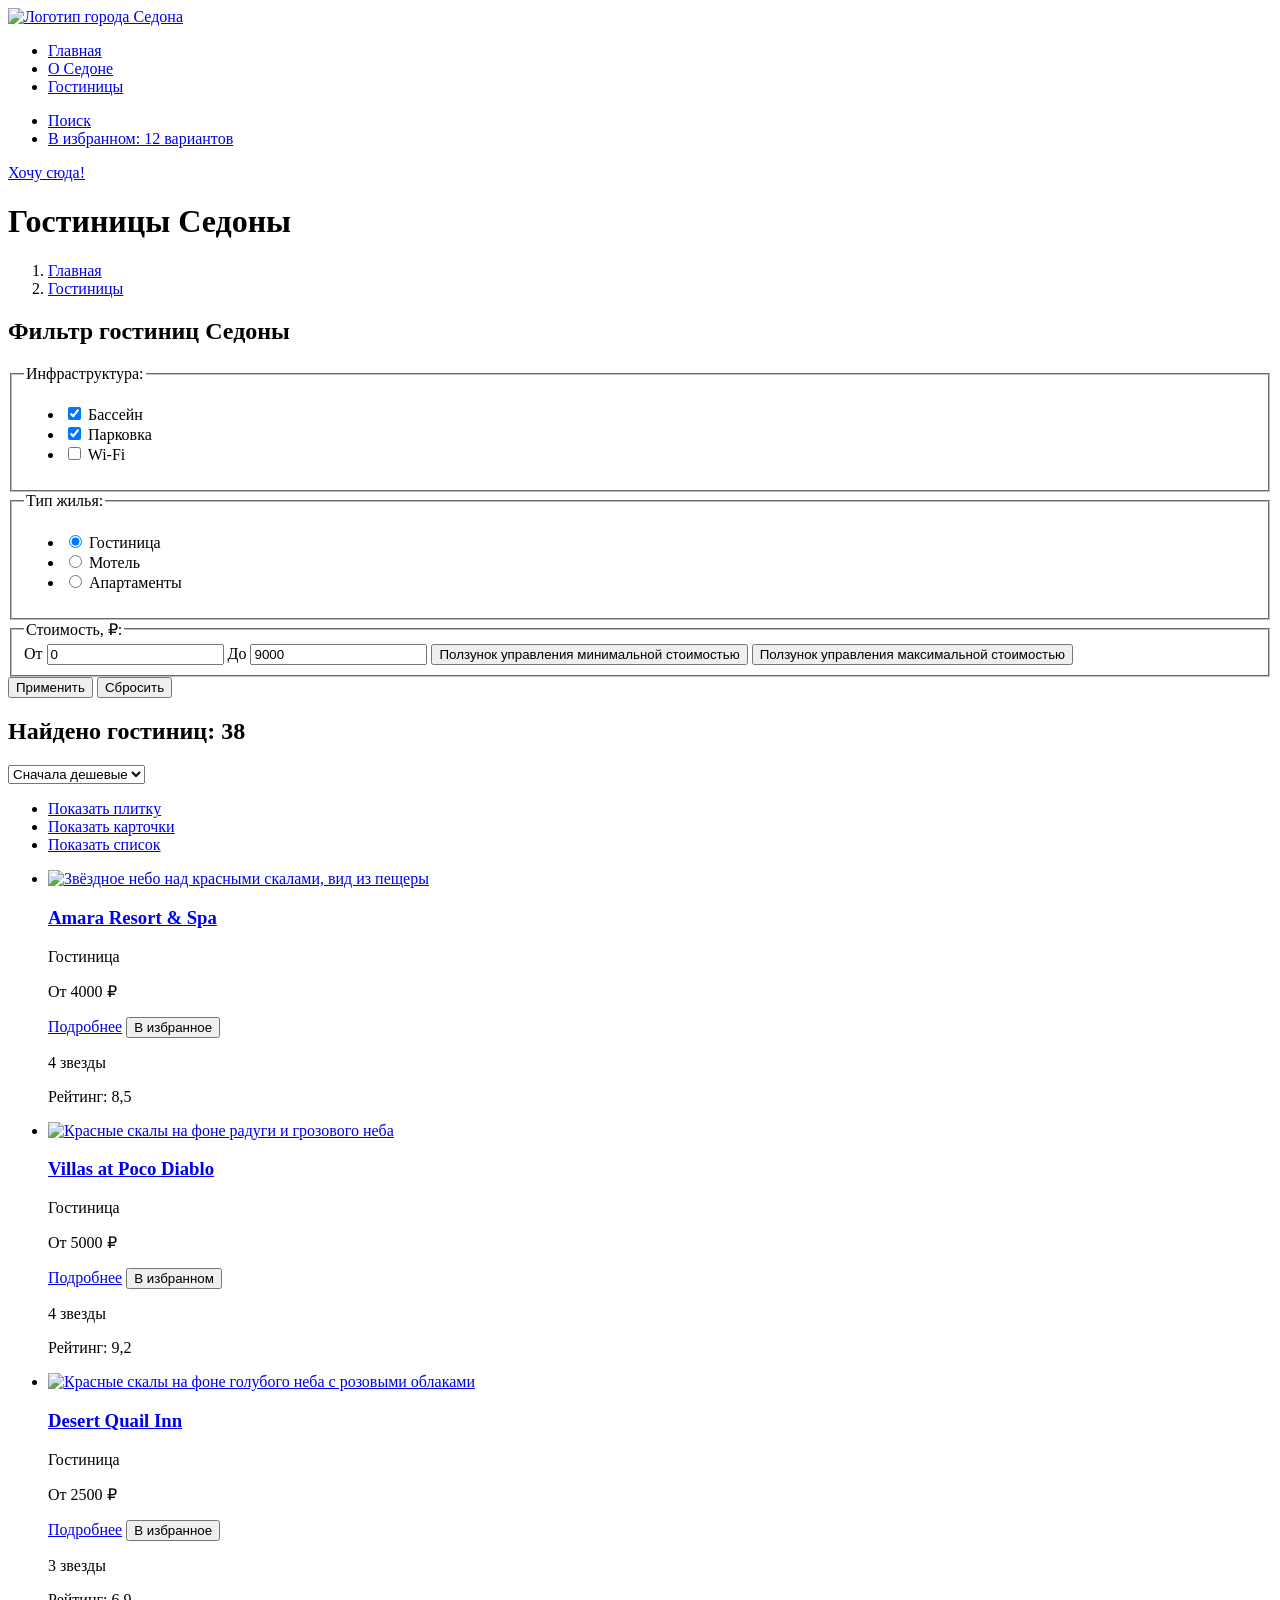
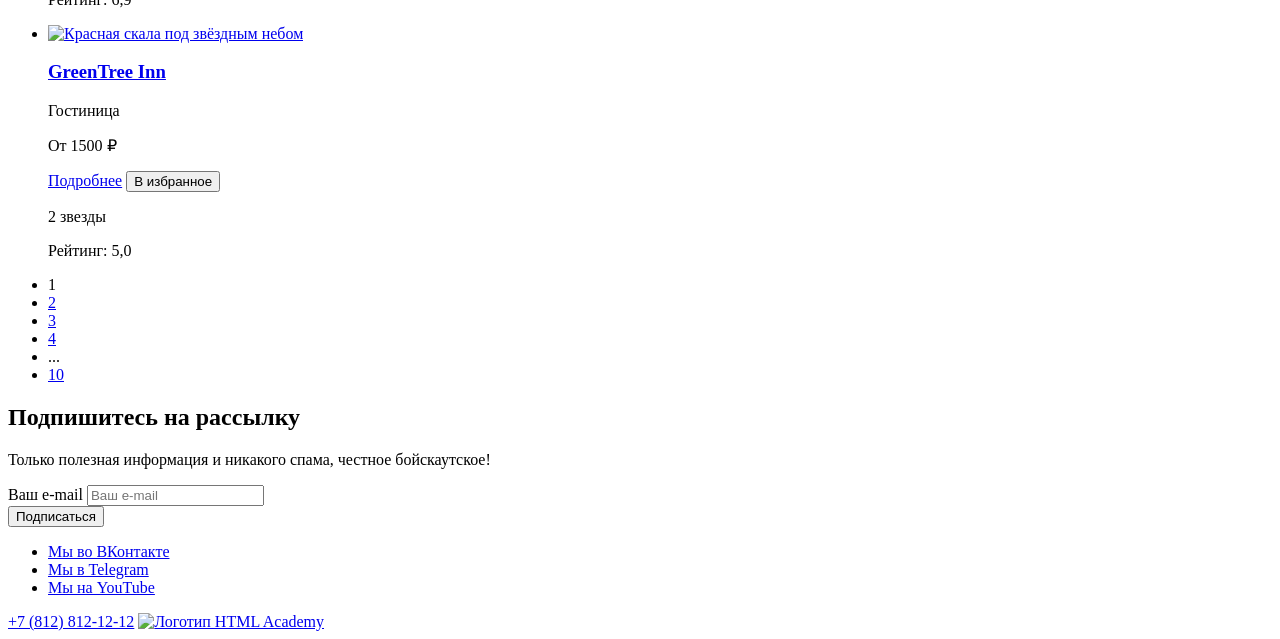
==== catalog.html @ 21cb5750 "Вносит изменения согласно замечаниям наставника" ====
<!DOCTYPE html>
<html lang="ru">

  <head>
    <meta charset="utf-8">
    <title>HTML Academy: Каталог гостиниц Седоны</title>
  </head>

  <body>
    <header class="page-header" data-test="header">
      <a class="header-logo" href="index.html">
        <img class="page-header-logo" src="#" alt="Логотип города Седона">
      </a>
      <nav class="navigation">
        <ul class="navigation-list">
          <li class="navigation-item">
            <a class="navigation-link" href="index.html">Главная</a>
          </li>
          <li class="navigation-item">
            <a class="navigation-link" href="#">О Седоне</a>
          </li>
          <li class="navigation-item">
            <a class="navigation-link" href="catalog.html" aria-current="page">Гостиницы</a>
          </li>
        </ul>
        <ul class="navigation-user">
          <li class="navigation-user-item">
            <a class="navigation-user-link navigation-user-link-search" href="#">
              <span class="visually-hidden">Поиск</span>
            </a>
          </li>
          <li class="navigation-user-item">
            <a class="navigation-user-link navigation-user-link-favorites" href="#">
              <span class="visually-hidden">В избранном:</span>
              <span class="favorites-badge">12</span>
              <span class="visually-hidden">вариантов</span>
            </a>
          </li>
        </ul>
      </nav>
      <a class="header-button" href="#">Хочу сюда!</a>
    </header>

    <main class="main-content" data-test="main">
      <header class="content-header">
        <h1 class="content-header-title">Гостиницы Седоны</h1>
        <ol class="breadcrumbs">
          <li class="breadcrumbs-item">
            <a class="breadcrumbs-link breadcrumbs-home-link" href="index.html">
              <span class="visually-hidden">Главная</span>
            </a>
          </li>
          <li class="breadcrumbs-item">
            <a class="breadcrumbs-link" href="#" aria-current="page">Гостиницы</a>
          </li>
        </ol>
      </header>
      <section class="hotels-filter" data-test="filter">
        <h2 class="visually-hidden">Фильтр гостиниц Седоны</h2>
        <form class="hotels-filter-form" action="https://echo.htmlacademy.ru/" method="get">
          <fieldset class="hotels-filter-group">
            <legend class="hotels-filter-group-title">Инфраструктура:</legend>
            <ul class="hotels-filter-list">
              <li class="hotels-filter-item">
                <label class="control" for="pool">
                  <input class="control-input" type="checkbox" id="pool" name="pool" checked>
                  Бассейн
                </label>
              </li>
              <li class="hotels-filter-item">
                <label class="control" for="parking">
                  <input class="control-input" type="checkbox" id="parking" name="parking" checked>
                  Парковка
                </label>     
              </li>
              <li class="hotels-filter-item">
                <label class="control" for="wifi">
                  <input class="control-input" type="checkbox" id="wifi" name="wifi">
                  Wi-Fi
                </label>
              </li>
            </ul>
          </fieldset>
          <fieldset class="hotels-filter-group">
            <legend class="hotels-filter-group-title">Тип жилья:</legend>
            <ul class="hotels-filter-list">
              <li class="hotels-filter-item">
                <label class="control" for="hotel">
                  <input class="control-input" type="radio" id="hotel" name="lodging-type" value="hotel" checked>
                  Гостиница
                </label>       
              </li>
              <li class="hotels-filter-item">
                <label class="control" for="motel">
                  <input class="control-input" type="radio" id="motel" name="lodging-type" value="motel">
                  Мотель
                </label>
              </li>
              <li class="hotels-filter-item">
                <label class="control" for="apartments">
                  <input class="control-input" type="radio" id="apartments" name="lodging-type" value="apartments">
                  Апартаменты
                </label>
              </li>
            </ul>
          </fieldset>
          <fieldset class="hotels-filter-group">
            <legend class="hotels-filter-group-title">Стоимость, ₽:</legend>
            <!-- Вернуться к этому элементу после изучения 8 темы -->
            <label class="hotels-filter-range-control" for="min-price">От
              <input type="number" id="min-price" name="min-price" value="0" min="0">
            </label>
            <label class="hotels-filter-range-control" for="max-price">До
              <input type="number" id="max-price" name="max-price" value="9000" min="1">
            </label>
            <button class="price-range-toggle price-range-toggle-min" type="button">
              <span class="visually-hidden">Ползунок управления минимальной стоимостью</span>
            </button>
            <button class="price-range-toggle price-range-toggle-max" type="button">
              <span class="visually-hidden">Ползунок управления максимальной стоимостью</span>
            </button>
          </fieldset>
          <button class="hotels-filter-apply-button" type="submit">Применить</button>
          <button class="hotels-filter-reset-button" type="reset">Сбросить</button>
        </form>
      </section>
      <section class="hotels-catalog" data-test="catalog">
        <h2 class="hotels-catalog-title">Найдено гостиниц: 38</h2>
        <select class="select-control" aria-label="Сортировка">
          <option value="popular">Популярные</option>
          <option value="cheap" selected>Сначала дешевые</option>
          <option value="expensive">Сначала дорогие</option>
          <option value="rating">Высокий рейтинг</option>
        </select>
        <ul class="view-buttons">
          <li class="view-button-title">
            <a class="view-button-tile" href="catalog.html?view=tile" aria-current="page">
              <span class="visually-hidden">Показать плитку</span>
            </a>
          </li>
          <li class="view-button-title">
            <a class="view-button-card" href="catalog.html?view=card">
              <span class="visually-hidden">Показать карточки</span>
            </a>
          </li>
          <li class="view-button-title">
            <a class="view-button-list" href="catalog.html?view=list">
              <span class="visually-hidden">Показать список</span>
            </a>
          </li>
        </ul>
        <ul class="hotels-catalog-list">
          <li class="hotel-card">
            <a class="hotel-card-image-link" href="#">
              <img class="hotel-card-image" src="#" alt="Звёздное небо над красными скалами, вид из пещеры">
            </a>
            <h3 class="hotel-card-title">
              <a class="hotel-card-title-link" href="#">Amara Resort & Spa</a>
            </h3>
            <p class="hotel-card-type">Гостиница</p>
            <p class="hotel-card-price">От 4000 ₽</p>
            <a class="hotel-card-details-button" href="#">Подробнее</a>
            <button class="hotel-card-favorite-button" type="button">В избранное</button>
            <p class="hotel-card-stars hotel-stars-4">
              <span class="visually-hidden">4 звезды</span>
            </p>
            <p class="hotel-card-rating-value">Рейтинг: 8,5</p>
          </li>
          <li class="hotel-card">
            <a class="hotel-card-image-link" href="#">
              <img class="hotel-card-image" src="#" alt="Красные скалы на фоне радуги и грозового неба">
            </a>
            <h3 class="hotel-card-title">
              <a class="hotel-card-title-link" href="#">Villas at Poco Diablo</a>
            </h3>
            <p class="hotel-card-type">Гостиница</p>
            <p class="hotel-card-price">От 5000 ₽</p>
            <a class="hotel-card-details-button" href="#">Подробнее</a>
            <button class="hotel-card-favorite-button favorite-button-active" type="button">В избранном</button>
            <p class="hotel-card-stars hotel-stars-4">
              <span class="visually-hidden">4 звезды</span>
            </p>
            <p class="hotel-card-rating-value">Рейтинг: 9,2</p>
          </li>
          <li class="hotel-card">
            <a class="hotel-card-image-link" href="#">
              <img class="hotel-card-image" src="#" alt="Красные скалы на фоне голубого неба с розовыми облаками">
            </a>
            <h3 class="hotel-card-title">
              <a class="hotel-card-title-link" href="#">Desert Quail Inn</a>
            </h3>
            <p class="hotel-card-type">Гостиница</p>
            <p class="hotel-card-price">От 2500 ₽</p>
            <a class="hotel-card-details-button" href="#">Подробнее</a>
            <button class="hotel-card-favorite-button" type="button">В избранное</button>
            <p class="hotel-card-stars hotel-stars-3">
              <span class="visually-hidden">3 звезды</span>
            </p>
            <p class="hotel-card-rating-value">Рейтинг: 6,9</p>
          </li>
          <li class="hotel-card">
            <a class="hotel-card-image-link" href="#">
              <img class="hotel-card-image" src="#" alt="Красная скала под звёздным небом">
            </a>
            <h3 class="hotel-card-title">
              <a class="hotel-card-title-link" href="#">GreenTree Inn</a>
            </h3>
            <p class="hotel-card-type">Гостиница</p>
            <p class="hotel-card-price">От 1500 ₽</p>
            <a class="hotel-card-details-button" href="#">Подробнее</a>
            <button class="hotel-card-favorite-button" type="button">В избранное</button>
            <p class="hotel-card-stars hotel-stars-2">
              <span class="visually-hidden">2 звезды</span>
            </p>
            <p class="hotel-card-rating-value">Рейтинг: 5,0</p>
          </li>
        </ul>
        <ul class="pagination">
          <li class="pagination-item">
            <span class="pagination-link" aria-current="page">1</span>
          </li>
          <li class="pagination-item">
            <a class="pagination-link" href="#">2</a>
          </li>
          <li class="pagination-item">
            <a class="pagination-link" href="#">3</a>
          </li>
          <li class="pagination-item">
            <a class="pagination-link" href="#">4</a>
          </li>
          <li class="pagination-item">
            <span class="pagination-ellipsis" aria-hidden="true">...</span>
          </li>
          <li class="pagination-item">
            <a class="pagination-link" href="#">10</a>
          </li>
        </ul>
      </section>
      <section class="subscribe" data-test="subscribe">
        <h2 class="subscribe-title">Подпишитесь на рассылку</h2>
        <p class="subscribe-description">Только полезная информация и никакого спама, честное бойскаутское!</p>
        <form class="subscribe-form" action="https://echo.htmlacademy.ru/" method="post">
          <div class="subscribe-field-wrapper">
            <label class="visually-hidden" for="user-email">Ваш e-mail</label>
            <input class="subscribe-field" type="email" name="user-email" id="user-email" placeholder="Ваш e-mail"
              required>
          </div>
          <button class="subscribe-button" type="submit">Подписаться</button>
        </form>
      </section>
    </main>

    <footer class="page-footer" data-test="footer">
      <ul class="page-footer-socials-list">
        <li class="page-footer-socials-item">
          <a class="page-footer-socials-link" href="https://vk.com/htmlacademy">
            <span class="visually-hidden">Мы во ВКонтакте</span>
          </a>
        </li>
        <li class="page-footer-socials-item">
          <a class="page-footer-socials-link" href="https://t.me/htmlacademy">
            <span class="visually-hidden">Мы в Telegram</span>
          </a>
        </li>
        <li class="page-footer-socials-item">
          <a class="page-footer-socials-link" href="https://www.youtube.com/user/htmlacademyru">
            <span class="visually-hidden">Мы на YouTube</span>
          </a>
        </li>
      </ul>
      <a class="page-footer-phone" href="tel:+78128121212">+7 (812) 812-12-12</a>
      <a class="page-footer-copyright" href="https://htmlacademy.ru/intensive/htmlcss">
        <img class="page-footer-copyright-logo" src="#" alt="Логотип HTML Academy">
      </a>
    </footer>
  </body>

</html>
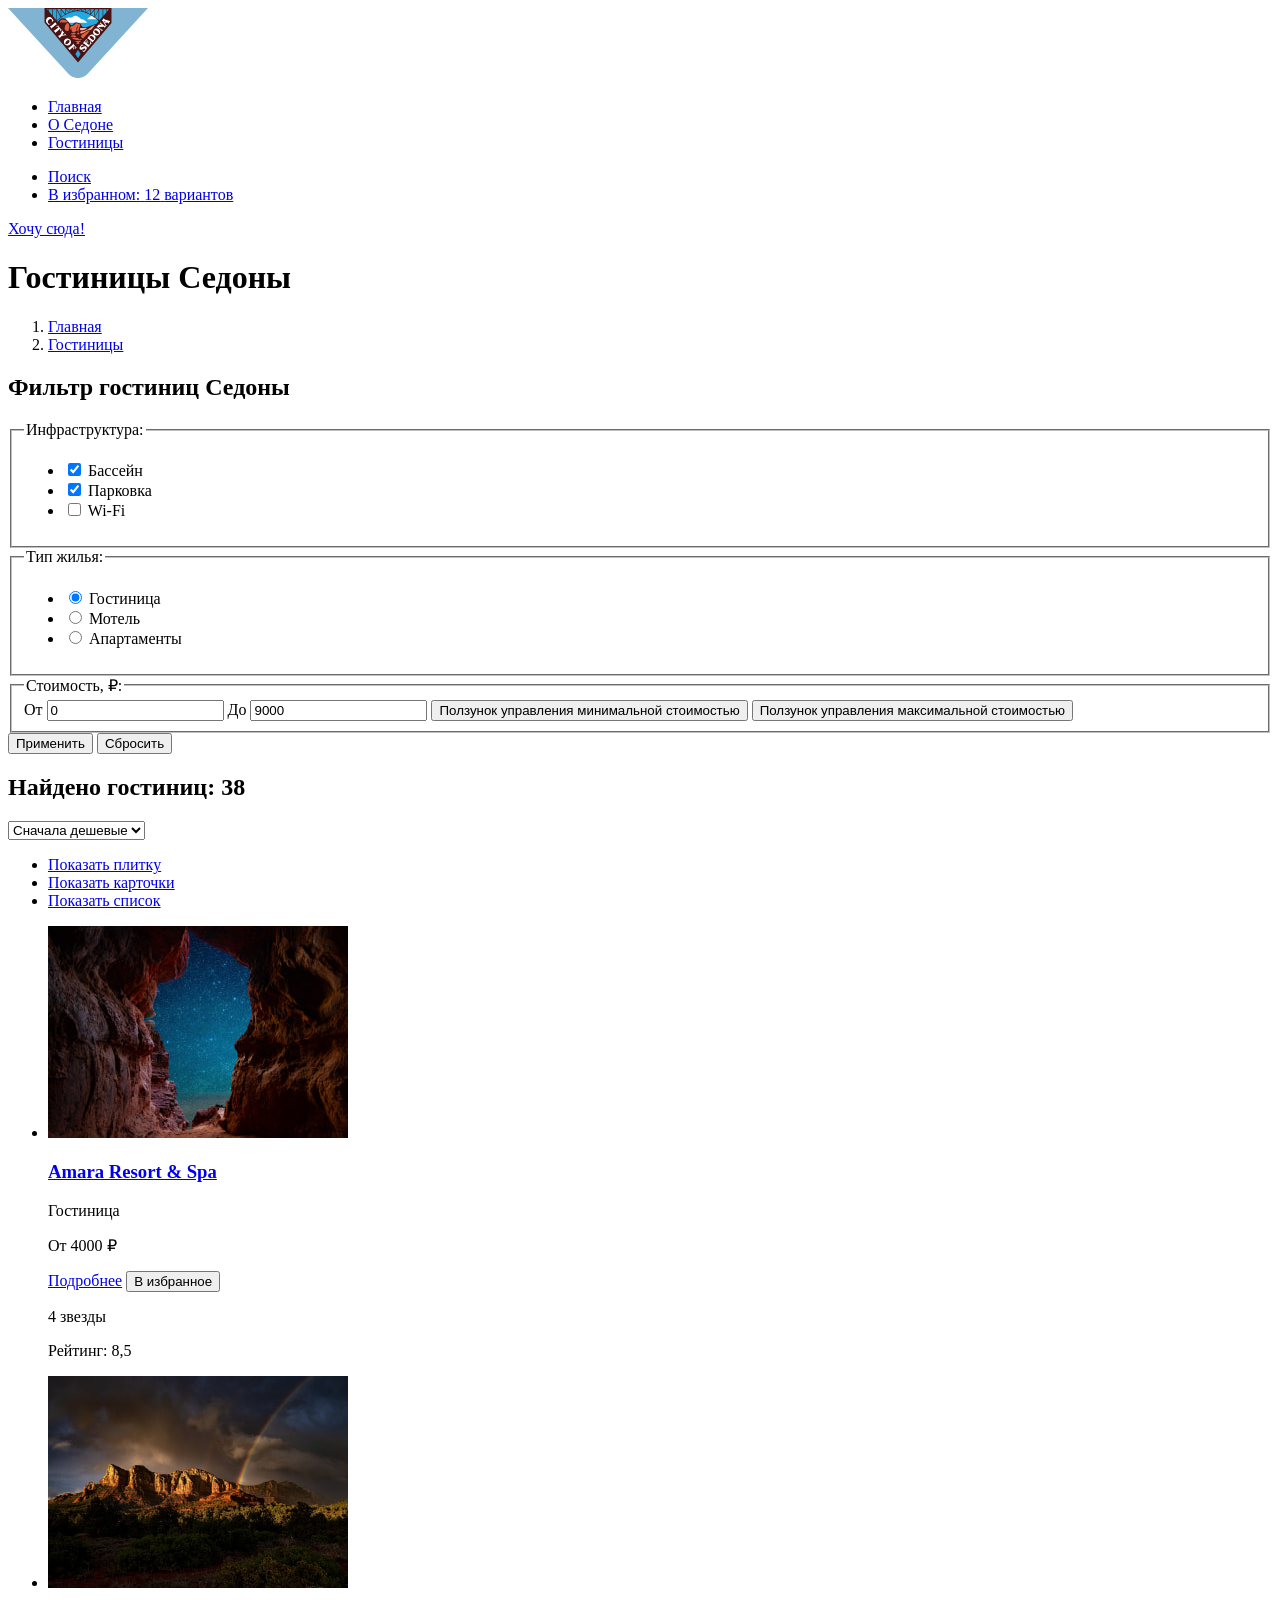
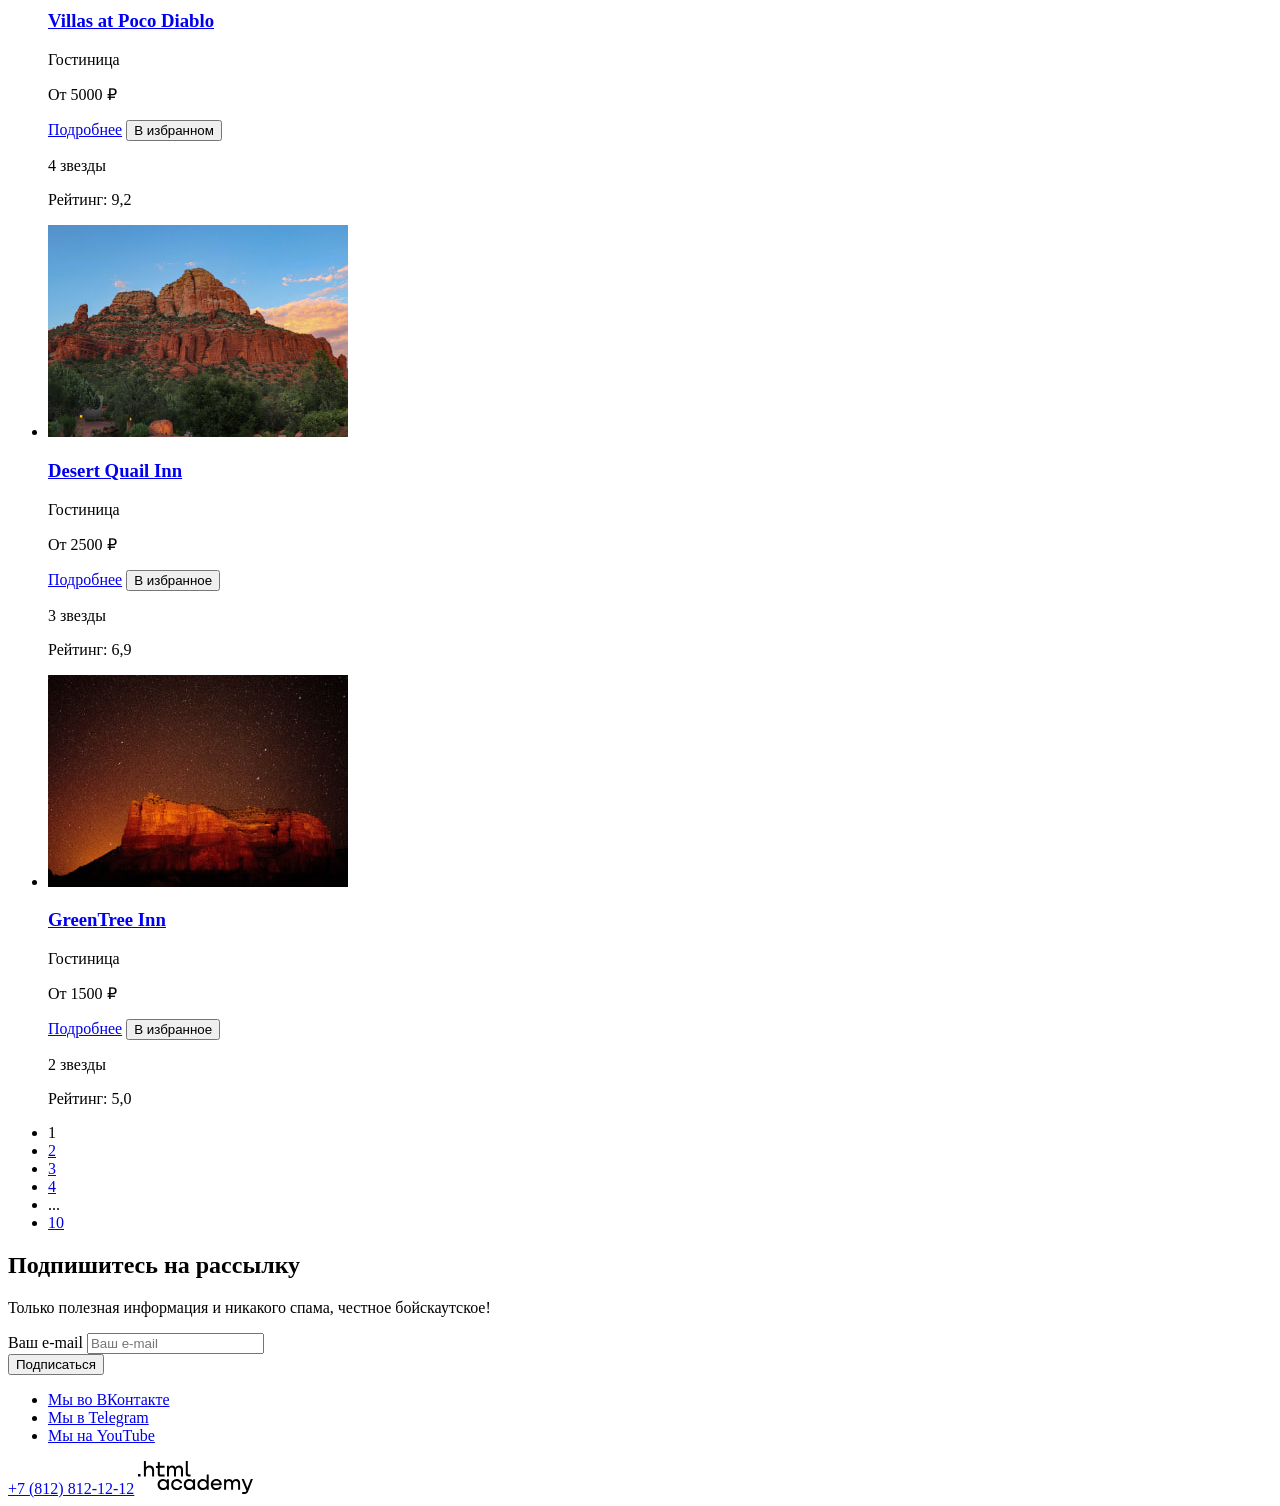
==== commit c9680c71: "Добавляет контентные изображения и изменяет альтернативные названия у гостиниц" ====
--- a/catalog.html
+++ b/catalog.html
@@ -9,7 +9,7 @@
   <body>
     <header class="page-header" data-test="header">
       <a class="header-logo" href="index.html">
-        <img class="page-header-logo" src="#" alt="Логотип города Седона">
+        <img class="page-header-logo" src="images/sedona-logo.svg" width="140" height="70" alt="Логотип города Седона">
       </a>
       <nav class="navigation">
         <ul class="navigation-list">
@@ -152,7 +152,8 @@
         <ul class="hotels-catalog-list">
           <li class="hotel-card">
             <a class="hotel-card-image-link" href="#">
-              <img class="hotel-card-image" src="#" alt="Звёздное небо над красными скалами, вид из пещеры">
+              <img class="hotel-card-image" src="images/hotels/amara-resort-spa.jpg" width="300" height="212"
+                alt="Синее звёздное небо над красными скалами, вид из пещеры">
             </a>
             <h3 class="hotel-card-title">
               <a class="hotel-card-title-link" href="#">Amara Resort & Spa</a>
@@ -168,7 +169,8 @@
           </li>
           <li class="hotel-card">
             <a class="hotel-card-image-link" href="#">
-              <img class="hotel-card-image" src="#" alt="Красные скалы на фоне радуги и грозового неба">
+              <img class="hotel-card-image" src="images/hotels/villas-at-poco-diablo.jpg" width="300" height="212"
+                alt="Солнечный свет освещает красные скалы на фоне радуги и грозового неба">
             </a>
             <h3 class="hotel-card-title">
               <a class="hotel-card-title-link" href="#">Villas at Poco Diablo</a>
@@ -184,7 +186,8 @@
           </li>
           <li class="hotel-card">
             <a class="hotel-card-image-link" href="#">
-              <img class="hotel-card-image" src="#" alt="Красные скалы на фоне голубого неба с розовыми облаками">
+              <img class="hotel-card-image" src="images/hotels/desert-quail-inn.jpg" width="300" height="212"
+                alt="Красные скалы с редкой растительностью на фоне голубого неба и розовых облаков">
             </a>
             <h3 class="hotel-card-title">
               <a class="hotel-card-title-link" href="#">Desert Quail Inn</a>
@@ -200,7 +203,8 @@
           </li>
           <li class="hotel-card">
             <a class="hotel-card-image-link" href="#">
-              <img class="hotel-card-image" src="#" alt="Красная скала под звёздным небом">
+              <img class="hotel-card-image" src="images/hotels/greentree-inn.jpg" width="300" height="212"
+                alt="Красная скала под чёрным звёздным небом в оранжевом свете">
             </a>
             <h3 class="hotel-card-title">
               <a class="hotel-card-title-link" href="#">GreenTree Inn</a>
@@ -270,7 +274,7 @@
       </ul>
       <a class="page-footer-phone" href="tel:+78128121212">+7 (812) 812-12-12</a>
       <a class="page-footer-copyright" href="https://htmlacademy.ru/intensive/htmlcss">
-        <img class="page-footer-copyright-logo" src="#" alt="Логотип HTML Academy">
+        <img class="page-footer-copyright-logo" src="images/htmlacademy-logo.svg" alt="Логотип HTML Academy">
       </a>
     </footer>
   </body>
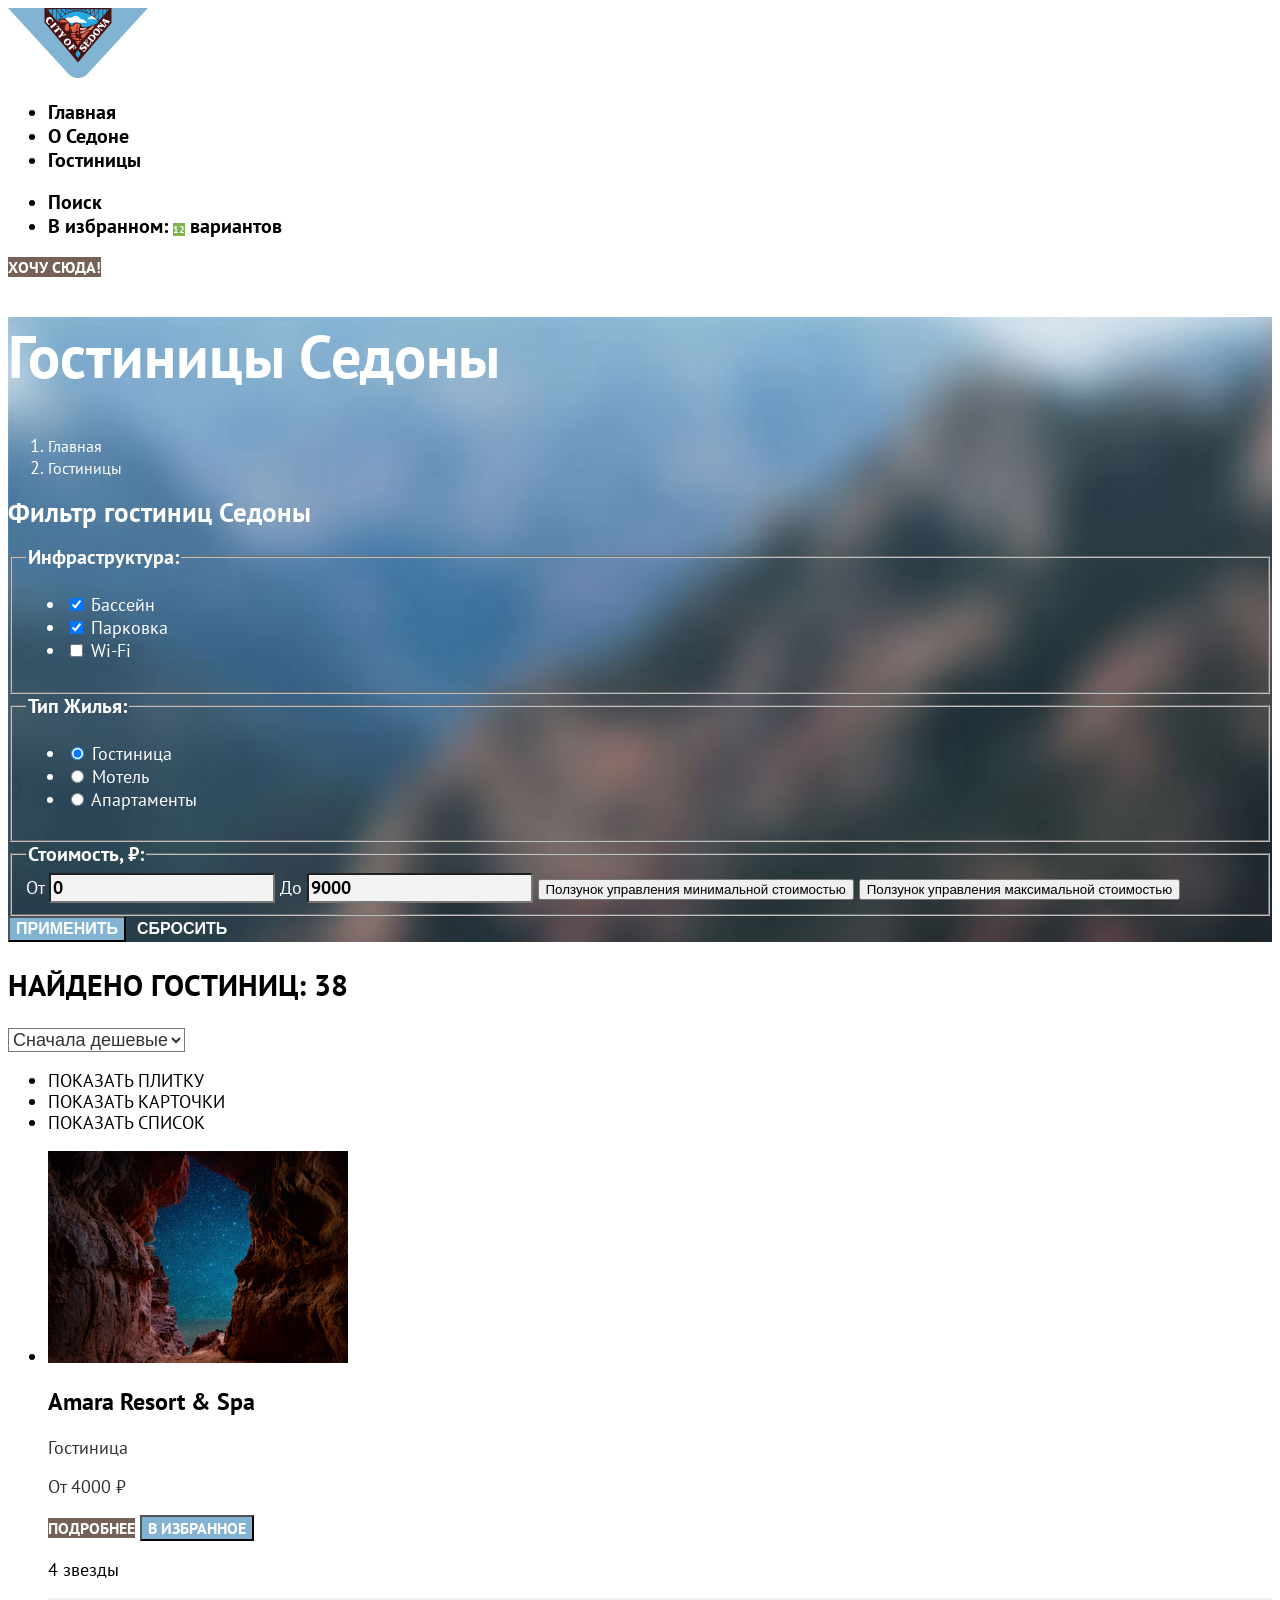
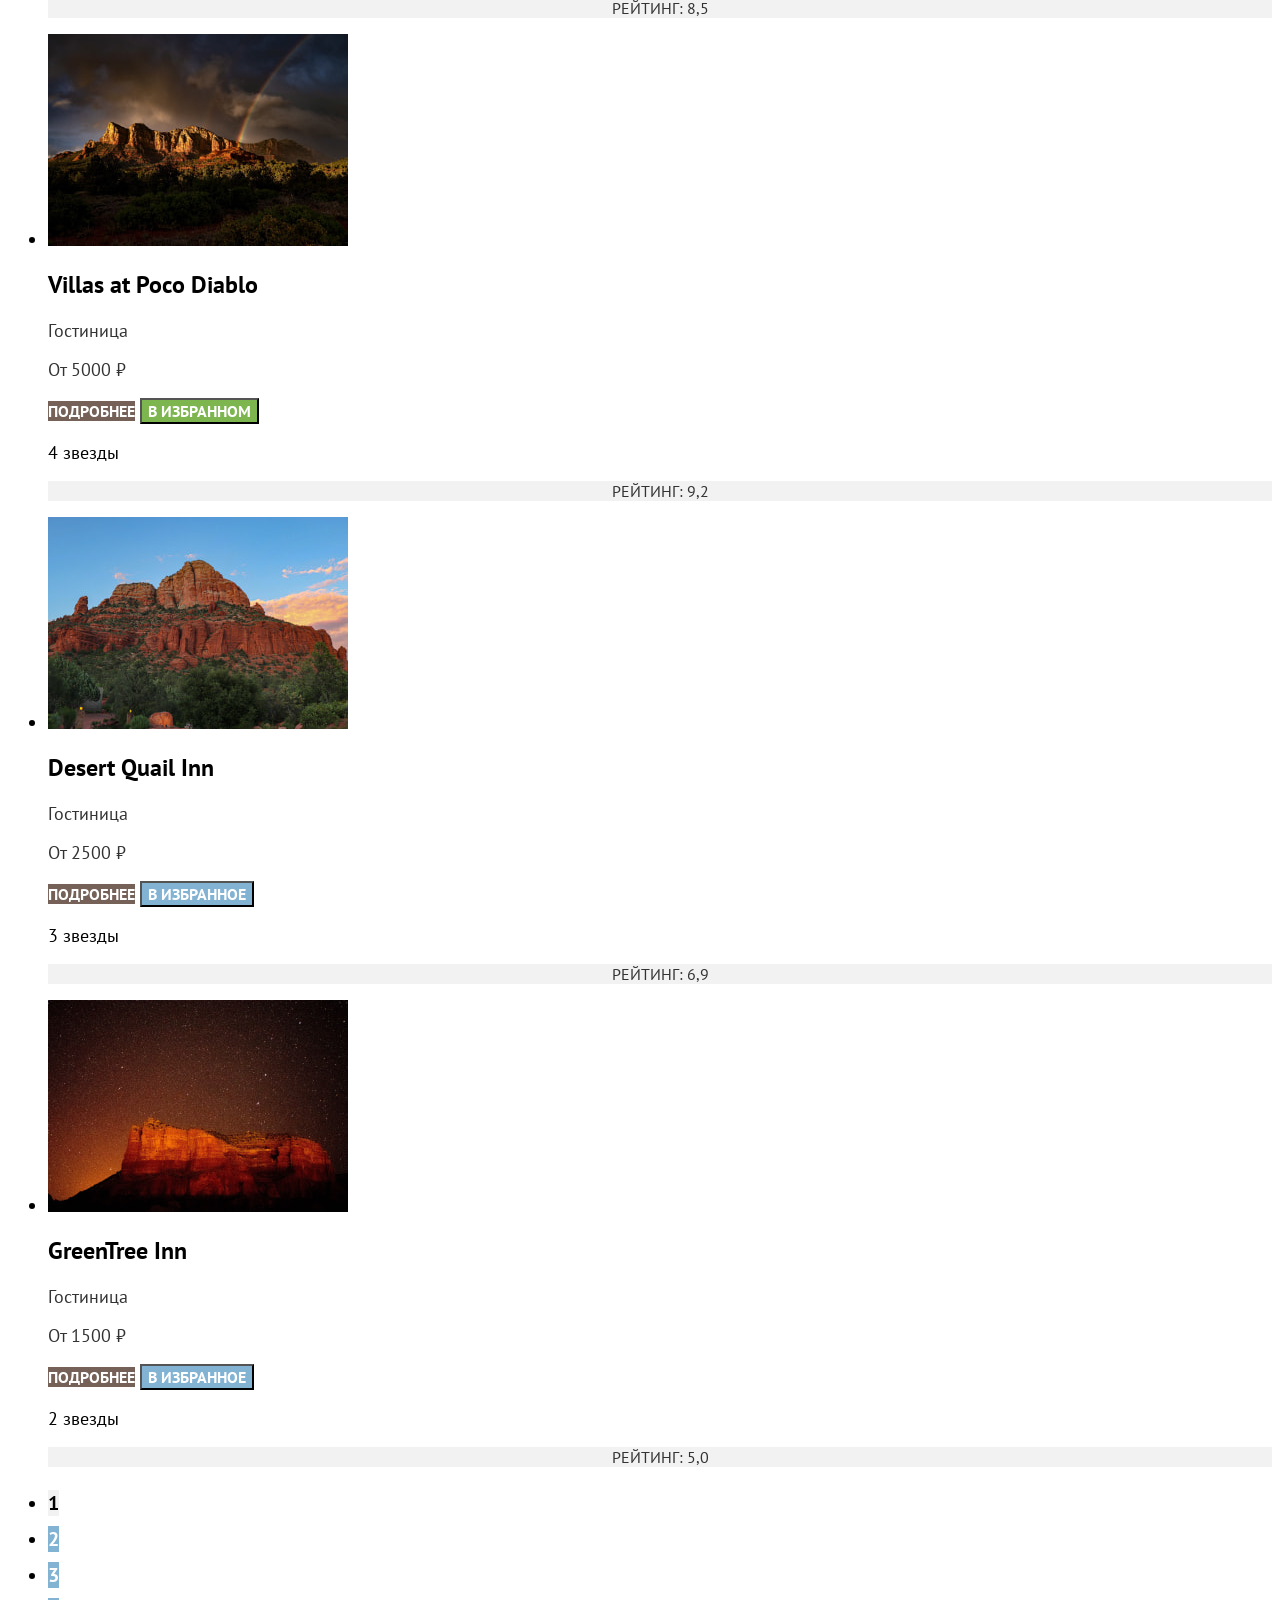
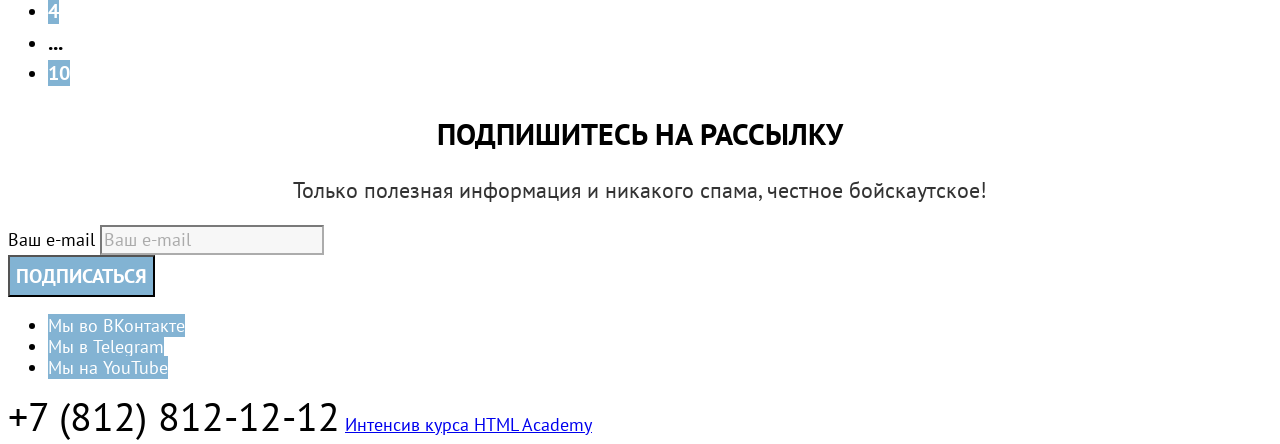
==== commit 13513b2b: "Вносит изменения на главную страницу и каталог, а так же добавляет декоративные изображения в папку " ====
--- a/catalog.html
+++ b/catalog.html
@@ -4,12 +4,14 @@
   <head>
     <meta charset="utf-8">
     <title>HTML Academy: Каталог гостиниц Седоны</title>
+    <link rel="stylesheet" href="styles/styles.css">
   </head>
 
   <body>
     <header class="page-header" data-test="header">
       <a class="header-logo" href="index.html">
-        <img class="page-header-logo" src="images/sedona-logo.svg" width="140" height="70" alt="Логотип города Седона">
+        <img class="page-header-logo" src="images/content/sedona-logo.svg" width="140" height="70"
+          alt="Логотип города Седона">
       </a>
       <nav class="navigation">
         <ul class="navigation-list">
@@ -38,92 +40,94 @@
           </li>
         </ul>
       </nav>
-      <a class="header-button" href="#">Хочу сюда!</a>
+      <a class="button header-button" href="#">Хочу сюда!</a>
     </header>
 
     <main class="main-content" data-test="main">
-      <header class="content-header">
-        <h1 class="content-header-title">Гостиницы Седоны</h1>
-        <ol class="breadcrumbs">
-          <li class="breadcrumbs-item">
-            <a class="breadcrumbs-link breadcrumbs-home-link" href="index.html">
-              <span class="visually-hidden">Главная</span>
-            </a>
-          </li>
-          <li class="breadcrumbs-item">
-            <a class="breadcrumbs-link" href="#" aria-current="page">Гостиницы</a>
-          </li>
-        </ol>
-      </header>
-      <section class="hotels-filter" data-test="filter">
-        <h2 class="visually-hidden">Фильтр гостиниц Седоны</h2>
-        <form class="hotels-filter-form" action="https://echo.htmlacademy.ru/" method="get">
-          <fieldset class="hotels-filter-group">
-            <legend class="hotels-filter-group-title">Инфраструктура:</legend>
-            <ul class="hotels-filter-list">
-              <li class="hotels-filter-item">
-                <label class="control" for="pool">
-                  <input class="control-input" type="checkbox" id="pool" name="pool" checked>
-                  Бассейн
-                </label>
-              </li>
-              <li class="hotels-filter-item">
-                <label class="control" for="parking">
-                  <input class="control-input" type="checkbox" id="parking" name="parking" checked>
-                  Парковка
-                </label>     
-              </li>
-              <li class="hotels-filter-item">
-                <label class="control" for="wifi">
-                  <input class="control-input" type="checkbox" id="wifi" name="wifi">
-                  Wi-Fi
-                </label>
-              </li>
-            </ul>
-          </fieldset>
-          <fieldset class="hotels-filter-group">
-            <legend class="hotels-filter-group-title">Тип жилья:</legend>
-            <ul class="hotels-filter-list">
-              <li class="hotels-filter-item">
-                <label class="control" for="hotel">
-                  <input class="control-input" type="radio" id="hotel" name="lodging-type" value="hotel" checked>
-                  Гостиница
-                </label>       
-              </li>
-              <li class="hotels-filter-item">
-                <label class="control" for="motel">
-                  <input class="control-input" type="radio" id="motel" name="lodging-type" value="motel">
-                  Мотель
-                </label>
-              </li>
-              <li class="hotels-filter-item">
-                <label class="control" for="apartments">
-                  <input class="control-input" type="radio" id="apartments" name="lodging-type" value="apartments">
-                  Апартаменты
-                </label>
-              </li>
-            </ul>
-          </fieldset>
-          <fieldset class="hotels-filter-group">
-            <legend class="hotels-filter-group-title">Стоимость, ₽:</legend>
-            <!-- Вернуться к этому элементу после изучения 8 темы -->
-            <label class="hotels-filter-range-control" for="min-price">От
-              <input type="number" id="min-price" name="min-price" value="0" min="0">
-            </label>
-            <label class="hotels-filter-range-control" for="max-price">До
-              <input type="number" id="max-price" name="max-price" value="9000" min="1">
-            </label>
-            <button class="price-range-toggle price-range-toggle-min" type="button">
-              <span class="visually-hidden">Ползунок управления минимальной стоимостью</span>
-            </button>
-            <button class="price-range-toggle price-range-toggle-max" type="button">
-              <span class="visually-hidden">Ползунок управления максимальной стоимостью</span>
-            </button>
-          </fieldset>
-          <button class="hotels-filter-apply-button" type="submit">Применить</button>
-          <button class="hotels-filter-reset-button" type="reset">Сбросить</button>
-        </form>
-      </section>
+      <div class="catalog-hero">
+        <header class="content-header">
+          <h1 class="content-header-title">Гостиницы Седоны</h1>
+          <ol class="breadcrumbs">
+            <li class="breadcrumbs-item">
+              <a class="breadcrumbs-link breadcrumbs-home-link" href="index.html">
+                <span class="visually-hidden">Главная</span>
+              </a>
+            </li>
+            <li class="breadcrumbs-item">
+              <a class="breadcrumbs-link" href="#" aria-current="page">Гостиницы</a>
+            </li>
+          </ol>
+        </header>
+        <section class="hotels-filter" data-test="filter">
+          <h2 class="visually-hidden">Фильтр гостиниц Седоны</h2>
+          <form class="hotels-filter-form" action="https://echo.htmlacademy.ru/" method="get">
+            <fieldset class="hotels-filter-group">
+              <legend class="hotels-filter-group-title">Инфраструктура:</legend>
+              <ul class="hotels-filter-list">
+                <li class="hotels-filter-item">
+                  <label class="control" for="pool">
+                    <input class="control-input" type="checkbox" id="pool" name="pool" checked>
+                    Бассейн
+                  </label>
+                </li>
+                <li class="hotels-filter-item">
+                  <label class="control" for="parking">
+                    <input class="control-input" type="checkbox" id="parking" name="parking" checked>
+                    Парковка
+                  </label>
+                </li>
+                <li class="hotels-filter-item">
+                  <label class="control" for="wifi">
+                    <input class="control-input" type="checkbox" id="wifi" name="wifi">
+                    Wi-Fi
+                  </label>
+                </li>
+              </ul>
+            </fieldset>
+            <fieldset class="hotels-filter-group">
+              <legend class="hotels-filter-group-title">Тип жилья:</legend>
+              <ul class="hotels-filter-list">
+                <li class="hotels-filter-item">
+                  <label class="control" for="hotel">
+                    <input class="control-input" type="radio" id="hotel" name="lodging-type" value="hotel" checked>
+                    Гостиница
+                  </label>
+                </li>
+                <li class="hotels-filter-item">
+                  <label class="control" for="motel">
+                    <input class="control-input" type="radio" id="motel" name="lodging-type" value="motel">
+                    Мотель
+                  </label>
+                </li>
+                <li class="hotels-filter-item">
+                  <label class="control" for="apartments">
+                    <input class="control-input" type="radio" id="apartments" name="lodging-type" value="apartments">
+                    Апартаменты
+                  </label>
+                </li>
+              </ul>
+            </fieldset>
+            <fieldset class="hotels-filter-group">
+              <legend class="hotels-filter-group-title">Стоимость, ₽:</legend>
+              <!-- Вернуться к этому элементу после изучения 8 темы -->
+              <label class="hotels-filter-range-control" for="min-price">От
+                <input type="number" id="min-price" name="min-price" value="0" min="0">
+              </label>
+              <label class="hotels-filter-range-control" for="max-price">До
+                <input type="number" id="max-price" name="max-price" value="9000" min="1">
+              </label>
+              <button class="price-range-toggle price-range-toggle-min" type="button">
+                <span class="visually-hidden">Ползунок управления минимальной стоимостью</span>
+              </button>
+              <button class="price-range-toggle price-range-toggle-max" type="button">
+                <span class="visually-hidden">Ползунок управления максимальной стоимостью</span>
+              </button>
+            </fieldset>
+            <button class="hotels-filter-apply-button" type="submit">Применить</button>
+            <button class="hotels-filter-reset-button" type="reset">Сбросить</button>
+          </form>
+        </section>
+      </div>
       <section class="hotels-catalog" data-test="catalog">
         <h2 class="hotels-catalog-title">Найдено гостиниц: 38</h2>
         <select class="select-control" aria-label="Сортировка">
@@ -134,17 +138,17 @@
         </select>
         <ul class="view-buttons">
           <li class="view-button-title">
-            <a class="view-button-tile" href="catalog.html?view=tile" aria-current="page">
+            <a class="view-button view-button-tile" href="catalog.html?view=tile" aria-current="page">
               <span class="visually-hidden">Показать плитку</span>
             </a>
           </li>
           <li class="view-button-title">
-            <a class="view-button-card" href="catalog.html?view=card">
+            <a class="view-button view-button-card" href="catalog.html?view=card">
               <span class="visually-hidden">Показать карточки</span>
             </a>
           </li>
           <li class="view-button-title">
-            <a class="view-button-list" href="catalog.html?view=list">
+            <a class="view-button view-button-list" href="catalog.html?view=list">
               <span class="visually-hidden">Показать список</span>
             </a>
           </li>
@@ -233,7 +237,7 @@
             <a class="pagination-link" href="#">4</a>
           </li>
           <li class="pagination-item">
-            <span class="pagination-ellipsis" aria-hidden="true">...</span>
+            <span class="pagination-link pagination-ellipsis" aria-hidden="true">...</span>
           </li>
           <li class="pagination-item">
             <a class="pagination-link" href="#">10</a>
@@ -274,7 +278,7 @@
       </ul>
       <a class="page-footer-phone" href="tel:+78128121212">+7 (812) 812-12-12</a>
       <a class="page-footer-copyright" href="https://htmlacademy.ru/intensive/htmlcss">
-        <img class="page-footer-copyright-logo" src="images/htmlacademy-logo.svg" alt="Логотип HTML Academy">
+        <span class="visually-hidden">Интенсив курса HTML Academy</span>
       </a>
     </footer>
   </body>
--- a/styles/styles.css
+++ b/styles/styles.css
@@ -0,0 +1,394 @@
+@font-face {
+  font-family: "PT Sans";
+  font-style: normal;
+  font-weight: 400;
+  src: url("../fonts/ptsans-400.woff2") format("woff2");
+  font-display: swap;
+}
+
+@font-face {
+  font-family: "PT Sans";
+  font-style: normal;
+  font-weight: 700;
+  src: url("../fonts/ptsans-700.woff2") format("woff2");
+  font-display: swap;
+}
+
+/* Основное содержимое страницы */
+body {
+  font-family: "PT Sans", sans-serif;
+  font-size: 18px;
+  line-height: 21px;
+  color: #000000;
+  background-color: #ffffff;
+}
+
+/* Шапка */
+.navigation-link,
+.navigation-user-link {
+  font-size: 20px;
+  font-weight: 700;
+  line-height: 24px;
+  text-decoration: none;
+  color: #000000;
+}
+
+.favorites-badge {
+  font-size: 10px;
+  line-height: 10px;
+  text-align: center;
+  color: #ffffff;
+  background-color: #7db54f;
+}
+
+.header-button {
+  font-size: 16px;
+  font-weight: 700;
+  line-height: 20px;
+  text-transform: uppercase;
+  text-decoration: none;
+  text-align: center;
+  color: #ffffff;
+  background-color: #756157;
+}
+
+/* Приветственный блок */
+.hero {
+  background-image: url(../images/backgrounds/welcome.jpg);
+  background-size: cover;
+  background-repeat: no-repeat;
+  color: inherit;
+  background-color: #82b3d3;
+}
+
+/* Блок преимуществ */
+.advantages-slogan,
+.recommendations-slogan {
+  font-size: 30px;
+  font-weight: 700;
+  line-height: 36px;
+  text-transform: uppercase;
+  text-align: center;
+}
+
+.advantages-description,
+.recommendations-description {
+  font-size: 22px;
+  line-height: 26px;
+  text-align: center;
+  color: #333333;
+}
+
+.advantages-list > .advantages-item.advantages-item-with-image:first-child {
+  color: #ffffff;
+  background-color: #82b3d3;
+}
+
+.advantages-list > .advantages-item.advantages-item-with-image:last-child {
+  color: #ffffff;
+  background-color: #82b3d3;
+}
+
+.advantages-item-title {
+  font-size: 24px;
+  font-weight: 700;
+  line-height: 28px;
+  text-transform: uppercase;
+  text-align: center;
+}
+
+.advantages-item-description {
+  font-size: 18px;
+  line-height: 21px;
+  text-align: center;
+  color: #333333;
+}
+
+.advantages-item-with-image .advantages-item-description {
+  color: inherit;
+}
+
+.advantages-item:nth-child(even) {
+  background-color: #83b3d31f;
+}
+.advantages-item:nth-child(odd) {
+  background-color: #83b3d333;
+}
+
+/* Блок рекомендаций */
+
+.recommendations-item:nth-child(even) {
+  background-color: inherit;
+}
+
+.recommendations-item:nth-child(odd) {
+  background-color: #83b3d31f;
+}
+
+.recommendations-title {
+  font-size: 24px;
+  font-weight: 700;
+  line-height: 28px;
+  text-transform: uppercase;
+  text-align: center;
+}
+
+.recommendations-item-description {
+  color: #333333;
+  text-align: center;
+}
+
+/* Блок с поиском гостиниц и подпиской */
+.search-title,
+.subscribe-title {
+  font-size: 30px;
+  font-weight: 700;
+  line-height: 36px;
+  text-transform: uppercase;
+  text-align: center;
+}
+
+.search-description,
+.subscribe-description {
+  font-size: 22px;
+  line-height: 26px;
+  text-align: center;
+  color: #333333;
+}
+
+.search-button {
+  font-family: "PT Sans";
+  font-size: 20px;
+  font-weight: 700;
+  line-height: 36px;
+  text-transform: uppercase;
+  text-align: center;
+  color: #ffffff;
+  background-color: #756157;
+}
+
+/* --подписка-- */
+.subscribe-with-background .subscribe-description {
+  color: #ffffff;
+}
+
+.subscribe-field {
+  font-family: "PT Sans";
+  font-size: 18px;
+  line-height: 24px;
+  color: #000000;
+  background-color: #f2f2f2;
+  opacity: 0.6;
+}
+
+.subscribe-button {
+  font-family: "PT Sans";
+  font-size: 20px;
+  font-weight: 700;
+  line-height: 36px;
+  text-transform: uppercase;
+  text-align: center;
+  color: #ffffff;
+  background-color: #82b3d3;
+}
+
+.subscribe {
+  color: inherit;
+  background-color: #ffffff;
+}
+
+.subscribe-with-background {
+  background-image: url(../images/backgrounds/subscribe.jpg);
+  background-size: cover;
+  background-repeat: no-repeat;
+  color: #ffffff;
+  background-color: #82b3d3;
+}
+
+/* Подвал */
+
+.page-footer-socials-item a {
+  color: #ffffff;
+  background-color: #83b3d3;
+  text-decoration: none;
+}
+
+.page-footer-phone {
+  font-size: 40px;
+  line-height: 40px;
+  text-transform: uppercase;
+  text-align: center;
+  text-decoration: none;
+  color: #000000;
+}
+
+/* Фильтр каталога гостиниц */
+.catalog-hero {
+  background-image: url(../images/backgrounds/catalog-filter.jpg);
+  background-size: cover;
+  background-repeat: no-repeat;
+  color: #ffffff;
+  background-color: #82b3d3;
+}
+
+.content-header-title {
+  font-size: 60px;
+  font-weight: 700;
+  line-height: 78px;
+}
+
+.breadcrumbs-link {
+  font-size: 16px;
+  line-height: 21px;
+  text-decoration: none;
+  color: #ffffff;
+}
+
+.control {
+  font-size: 18px;
+  line-height: 23px;
+}
+
+/* .hotels-filter-group {
+  border: none;
+} */
+
+.hotels-filter-group-title {
+  font-size: 20px;
+  font-weight: 700;
+  line-height: 24px;
+  text-transform: capitalize;
+}
+
+.hotels-filter-range-control input {
+  font-family: "PT Sans";
+  font-size: 18px;
+  font-weight: 700;
+  line-height: 24px;
+  color: #000000;
+  background-color: #f2f2f2;
+}
+
+.hotels-filter-apply-button {
+  font-size: 16px;
+  font-weight: 700;
+  line-height: 20px;
+  text-transform: uppercase;
+  text-align: center;
+  color: #ffffff;
+  background-color: #82b3d3;
+}
+
+.hotels-filter-reset-button {
+  font-size: 16px;
+  font-weight: 700;
+  line-height: 20px;
+  text-transform: uppercase;
+  text-align: center;
+  color: #ffffff;
+  background-color: transparent;
+  border: none;
+}
+
+/* Каталог гостиниц */
+.hotels-catalog-title {
+  font-size: 30px;
+  font-weight: 700;
+  line-height: 36px;
+  text-transform: uppercase;
+  color: #000000;
+}
+
+.select-control {
+  font-size: 18px;
+  line-height: 21px;
+  color: #333333;
+  background-color: #ffffff;
+}
+
+.view-button {
+  color: #000000;
+  background-color: #ffffff;
+  text-decoration: none;
+  text-transform: uppercase;
+}
+
+.hotel-card-title-link {
+  font-size: 24px;
+  font-weight: 700;
+  line-height: 28px;
+  text-decoration: none;
+  color: #000000;
+}
+
+.hotel-card-type {
+  font-size: 18px;
+  line-height: 21px;
+  color: #333333;
+}
+
+.hotel-card-price {
+  font-size: 18px;
+  line-height: 21px;
+  color: #333333;
+}
+
+/* кнопки */
+.hotel-card-details-button {
+  font-size: 16px;
+  font-weight: 700;
+  line-height: 20px;
+  text-align: center;
+  text-transform: uppercase;
+  text-decoration: none;
+  color: #ffffff;
+  background-color: #756157;
+}
+
+.hotel-card-favorite-button {
+  font-family: "PT Sans";
+  font-size: 16px;
+  font-weight: 700;
+  line-height: 20px;
+  text-align: center;
+  text-transform: uppercase;
+  color: #ffffff;
+  background-color: #82b3d3;
+}
+
+.favorite-button-active {
+  background-color: #7db54f;
+}
+
+.hotel-card-rating-value {
+  font-size: 16px;
+  line-height: 20px;
+  text-transform: uppercase;
+  text-align: center;
+  color: #333333;
+  background-color: #f2f2f2;
+}
+
+/* Пагинация */
+.pagination-link {
+  font-size: 20px;
+  font-weight: 700;
+  line-height: 36px;
+  text-transform: uppercase;
+  text-align: center;
+  color: #ffffff;
+  background-color: #82b3d3;
+  text-decoration: none;
+}
+
+.pagination-link[aria-current="page"] {
+  color: #000000;
+  background-color: #f2f2f2;
+}
+
+.pagination-ellipsis {
+  font-size: 22px;
+  line-height: 26px;
+  color: #000000;
+  background-color: transparent;
+}
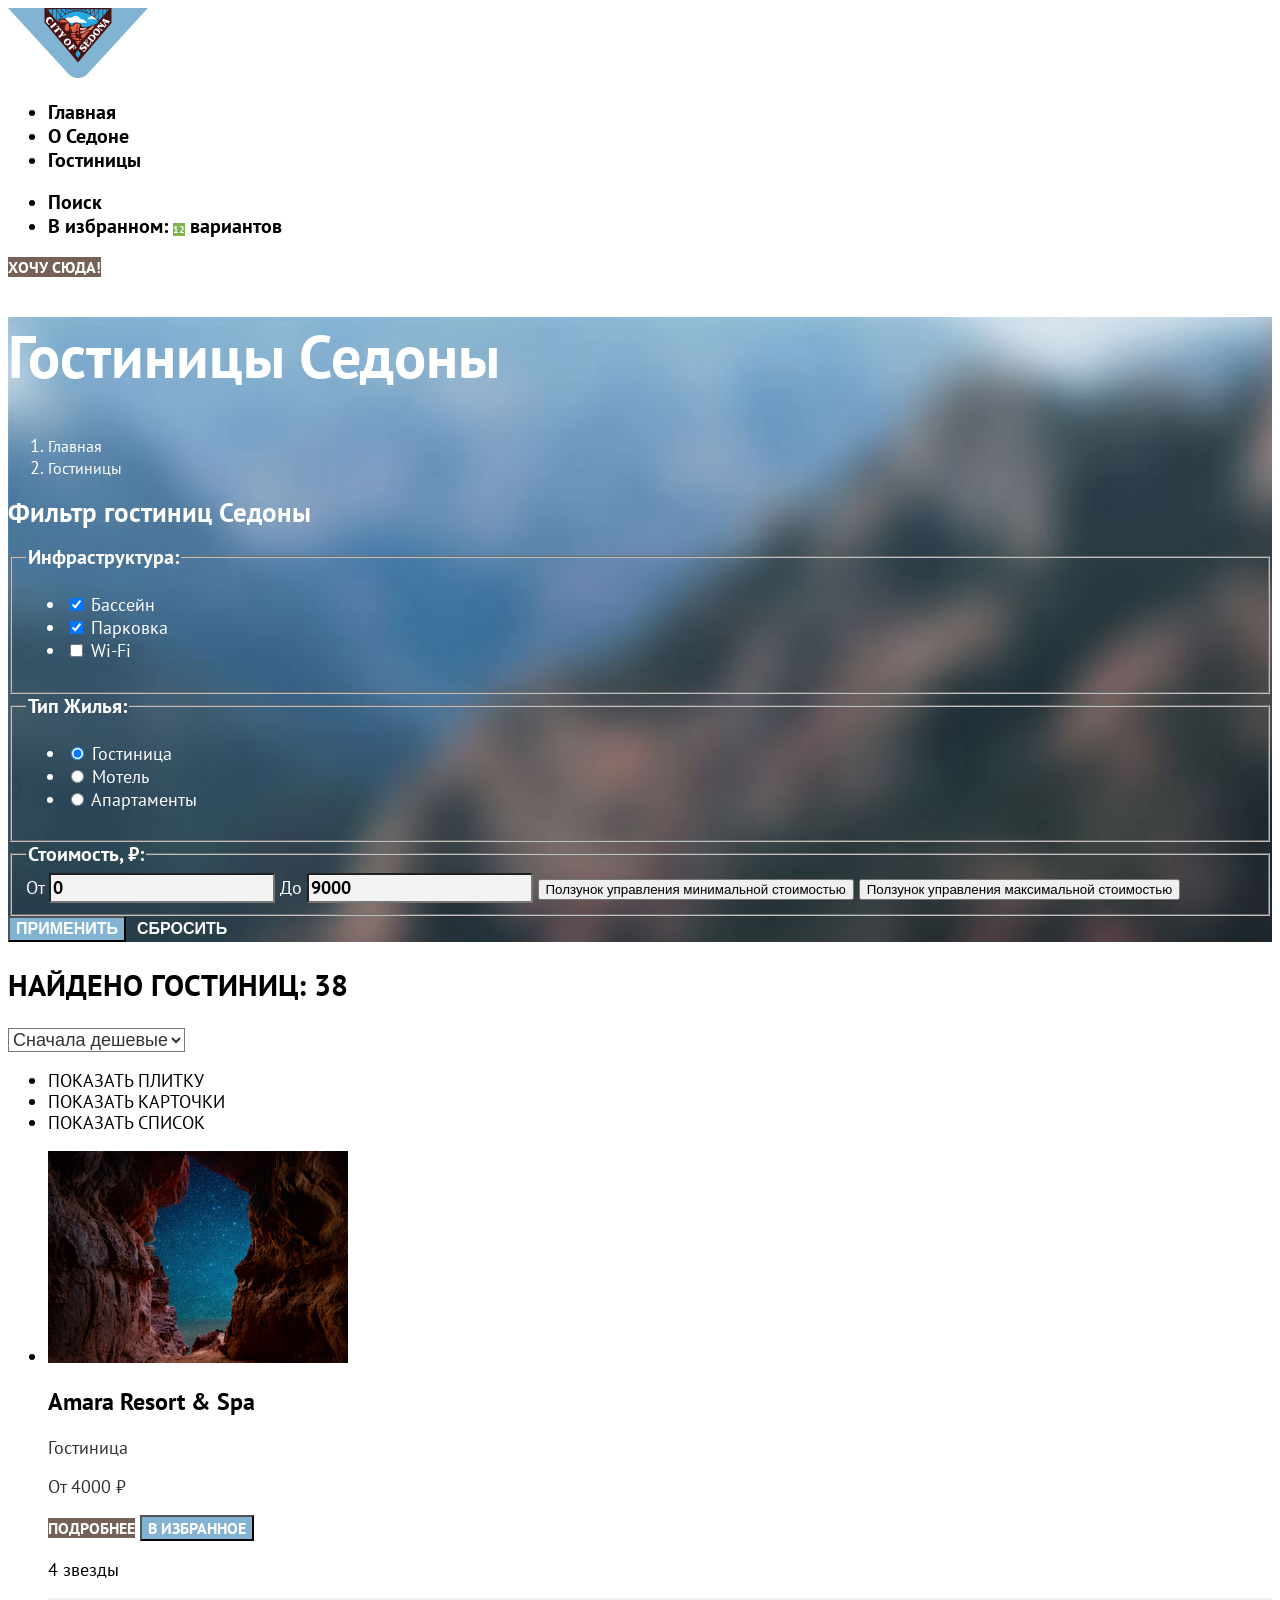
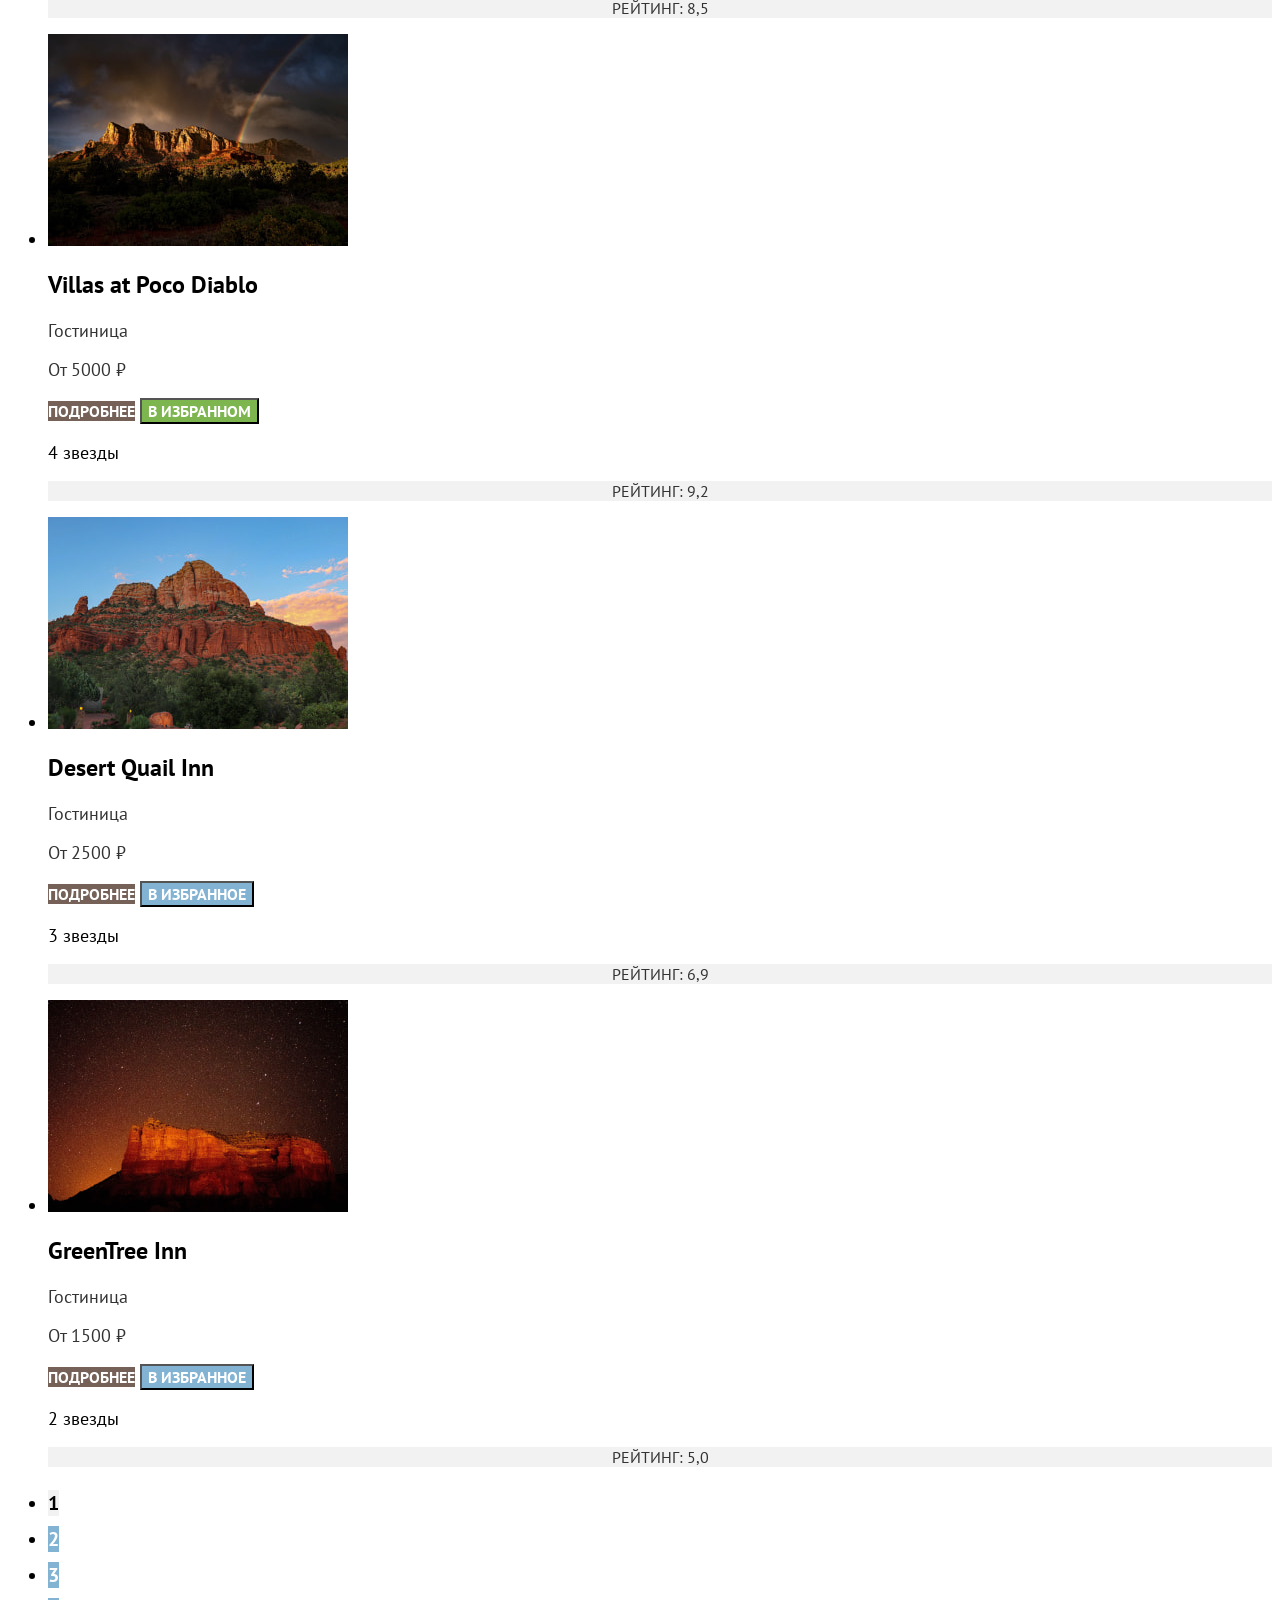
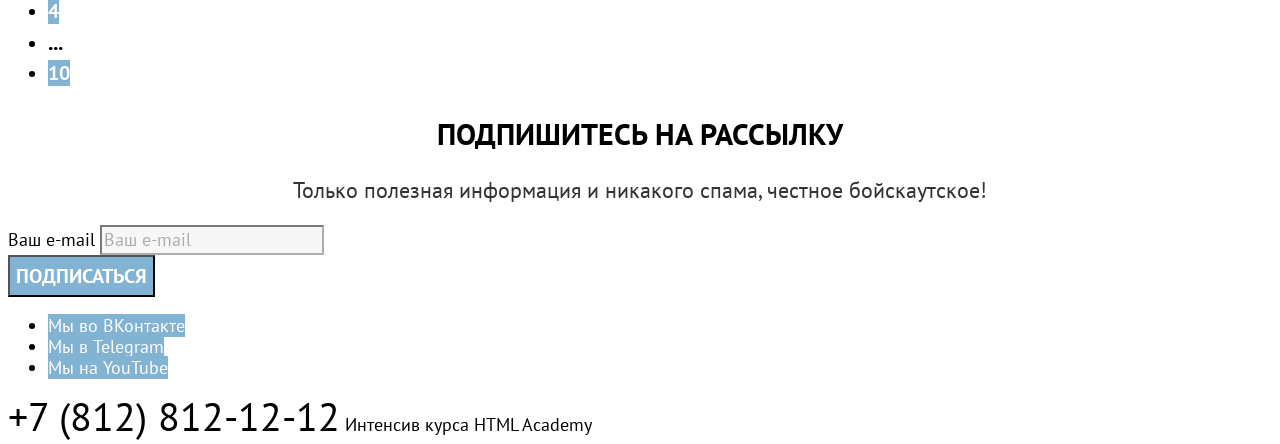
==== commit de5562fc: "вносит некоторые изменения и добавляет normalize из учебных материалов" ====
--- a/catalog.html
+++ b/catalog.html
@@ -4,6 +4,7 @@
   <head>
     <meta charset="utf-8">
     <title>HTML Academy: Каталог гостиниц Седоны</title>
+    <link rel="stylesheet" href="styles/normalize.css">
     <link rel="stylesheet" href="styles/styles.css">
   </head>
 
--- a/styles/styles.css
+++ b/styles/styles.css
@@ -222,6 +222,11 @@
   color: #000000;
 }
 
+.page-footer-copyright {
+  color: #000000;
+  text-decoration: none;
+}
+
 /* Фильтр каталога гостиниц */
 .catalog-hero {
   background-image: url(../images/backgrounds/catalog-filter.jpg);
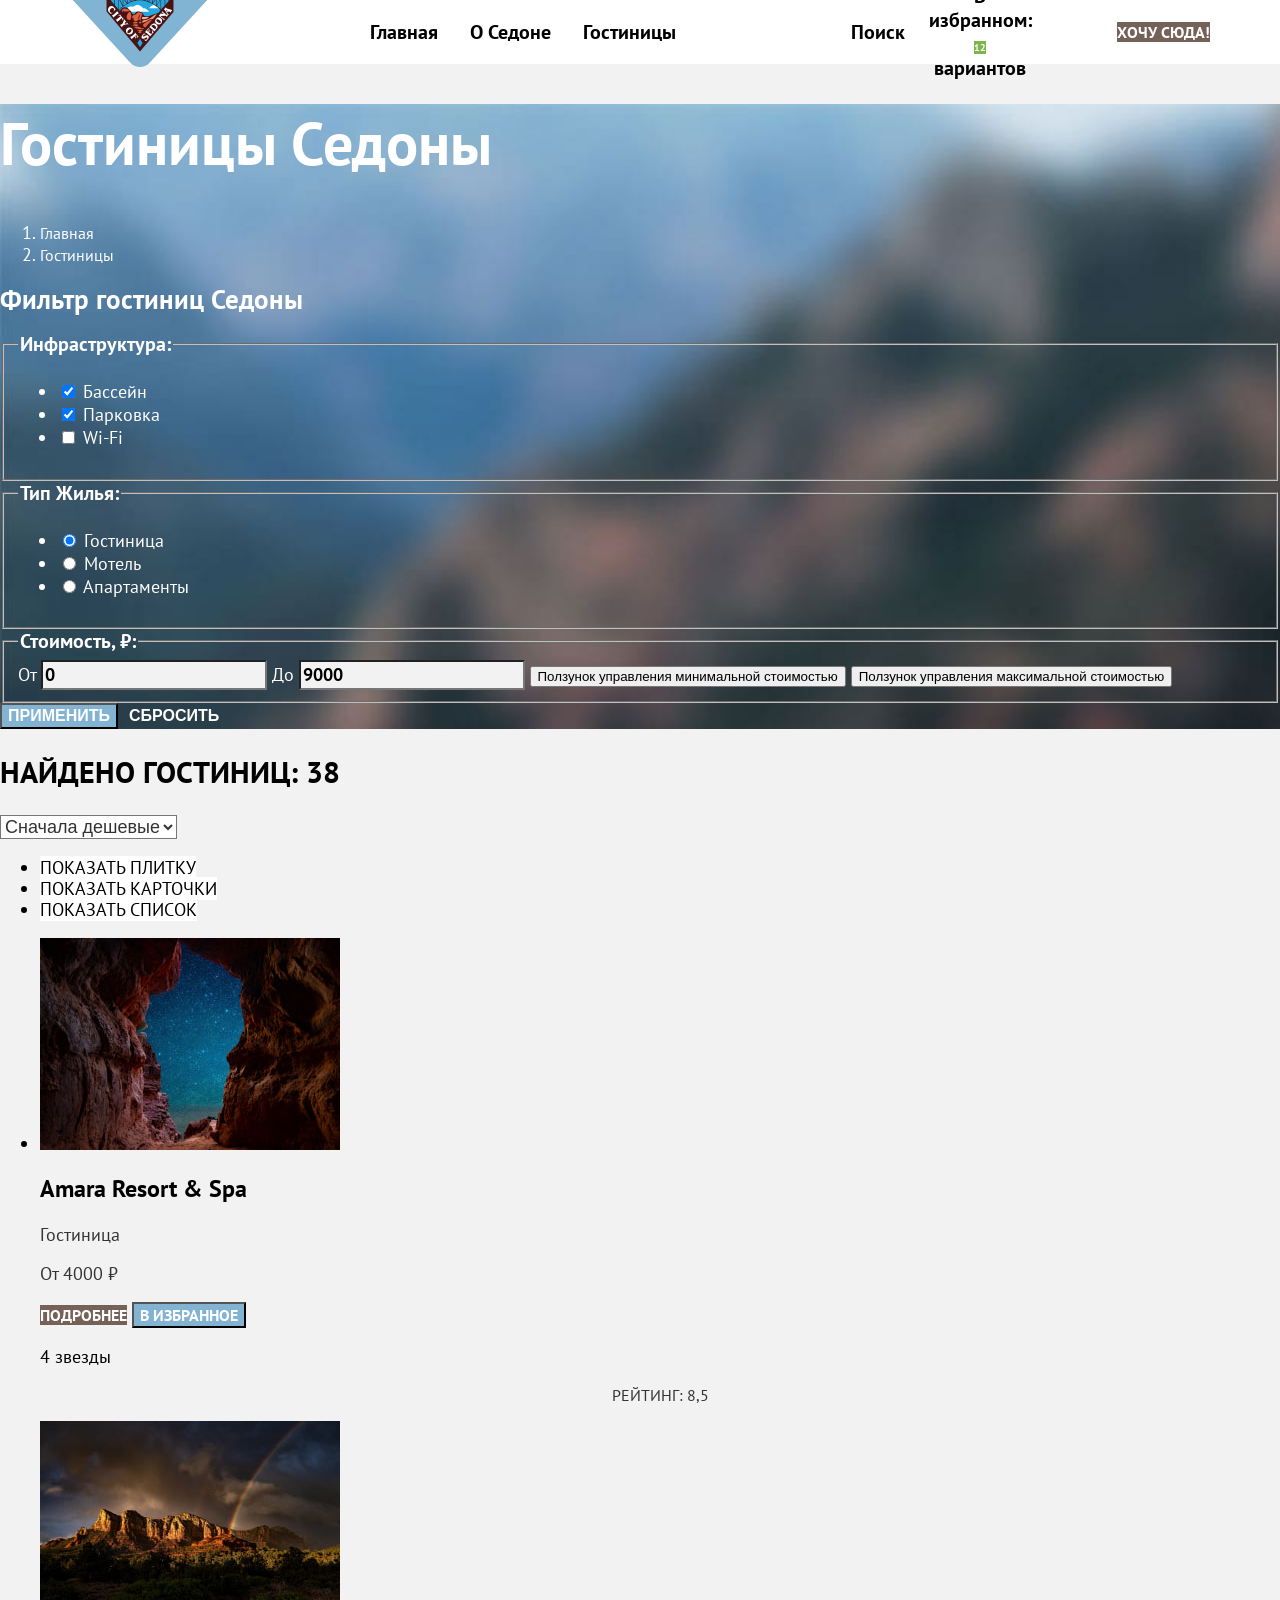
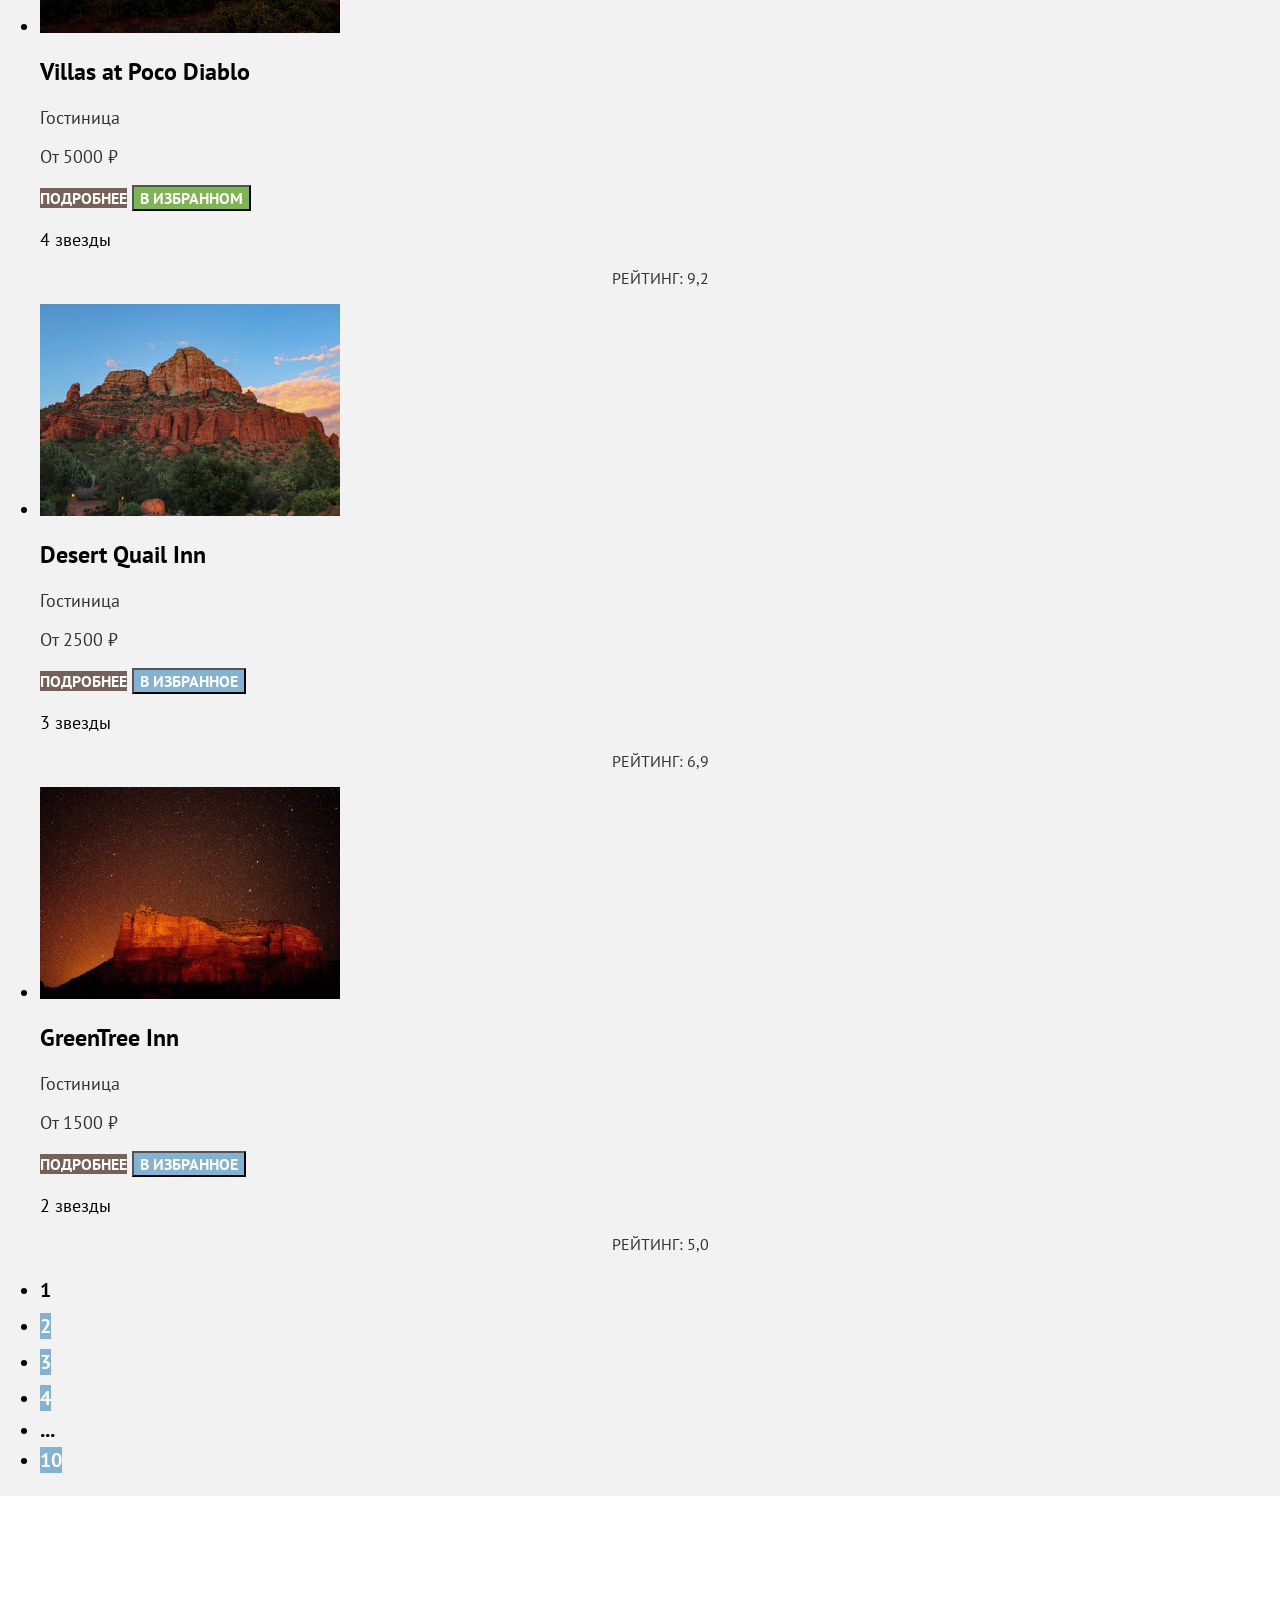
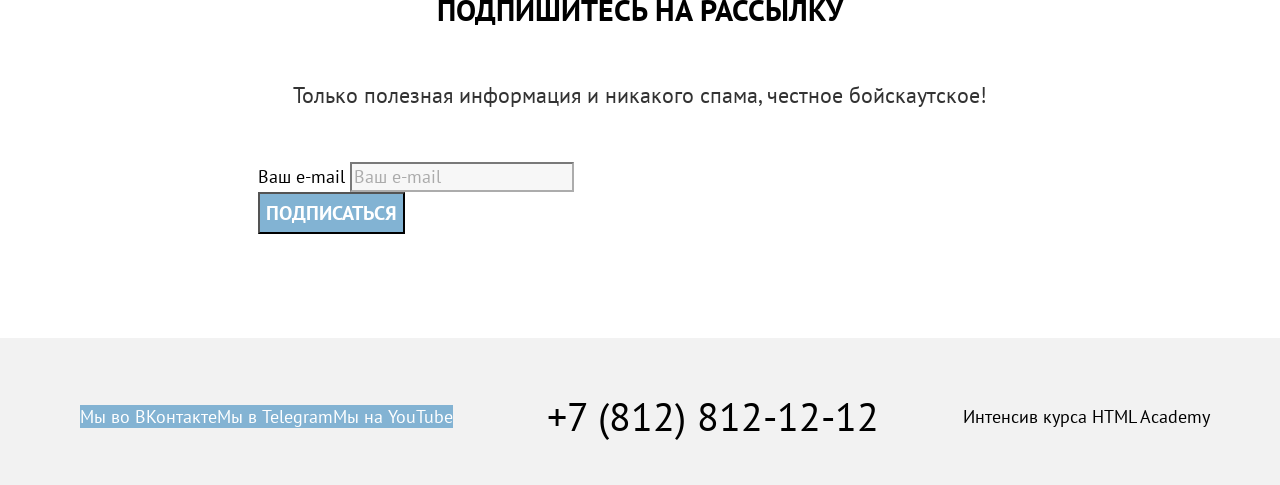
==== commit 1656ab8c: "Начинает разметку сеток главной страницы" ====
--- a/catalog.html
+++ b/catalog.html
@@ -4,284 +4,285 @@
   <head>
     <meta charset="utf-8">
     <title>HTML Academy: Каталог гостиниц Седоны</title>
-    <link rel="stylesheet" href="styles/normalize.css">
     <link rel="stylesheet" href="styles/styles.css">
   </head>
 
   <body>
-    <header class="page-header" data-test="header">
-      <a class="header-logo" href="index.html">
-        <img class="page-header-logo" src="images/content/sedona-logo.svg" width="140" height="70"
-          alt="Логотип города Седона">
-      </a>
-      <nav class="navigation">
-        <ul class="navigation-list">
-          <li class="navigation-item">
-            <a class="navigation-link" href="index.html">Главная</a>
-          </li>
-          <li class="navigation-item">
-            <a class="navigation-link" href="#">О Седоне</a>
-          </li>
-          <li class="navigation-item">
-            <a class="navigation-link" href="catalog.html" aria-current="page">Гостиницы</a>
-          </li>
-        </ul>
-        <ul class="navigation-user">
-          <li class="navigation-user-item">
-            <a class="navigation-user-link navigation-user-link-search" href="#">
-              <span class="visually-hidden">Поиск</span>
+    <div class="container">
+      <header class="page-header" data-test="header">
+        <nav class="navigation">
+          <a class="header-logo" href="index.html">
+            <img class="page-header-logo" src="images/content/sedona-logo.svg" width="140" height="70"
+              alt="Логотип города Седона">
+          </a>
+          <ul class="navigation-list">
+            <li class="navigation-item">
+              <a class="navigation-link" href="index.html">Главная</a>
+            </li>
+            <li class="navigation-item">
+              <a class="navigation-link" href="#">О Седоне</a>
+            </li>
+            <li class="navigation-item">
+              <a class="navigation-link" href="catalog.html" aria-current="page">Гостиницы</a>
+            </li>
+          </ul>
+          <ul class="navigation-user">
+            <li class="navigation-user-item">
+              <a class="navigation-user-link navigation-user-link-search" href="#">
+                <span class="visually-hidden">Поиск</span>
+              </a>
+            </li>
+            <li class="navigation-user-item">
+              <a class="navigation-user-link navigation-user-link-favorites" href="#">
+                <span class="visually-hidden">В избранном:</span>
+                <span class="favorites-badge">12</span>
+                <span class="visually-hidden">вариантов</span>
+              </a>
+            </li>
+          </ul>
+          <a class="header-button" href="#">Хочу сюда!</a>
+        </nav>
+      </header>
+
+      <main class="main-content" data-test="main">
+        <div class="catalog-hero">
+          <header class="content-header">
+            <h1 class="content-header-title">Гостиницы Седоны</h1>
+            <ol class="breadcrumbs">
+              <li class="breadcrumbs-item">
+                <a class="breadcrumbs-link breadcrumbs-home-link" href="index.html">
+                  <span class="visually-hidden">Главная</span>
+                </a>
+              </li>
+              <li class="breadcrumbs-item">
+                <a class="breadcrumbs-link" href="#" aria-current="page">Гостиницы</a>
+              </li>
+            </ol>
+          </header>
+          <section class="hotels-filter" data-test="filter">
+            <h2 class="visually-hidden">Фильтр гостиниц Седоны</h2>
+            <form class="hotels-filter-form" action="https://echo.htmlacademy.ru/" method="get">
+              <fieldset class="hotels-filter-group">
+                <legend class="hotels-filter-group-title">Инфраструктура:</legend>
+                <ul class="hotels-filter-list">
+                  <li class="hotels-filter-item">
+                    <label class="control" for="pool">
+                      <input class="control-input" type="checkbox" id="pool" name="pool" checked>
+                      Бассейн
+                    </label>
+                  </li>
+                  <li class="hotels-filter-item">
+                    <label class="control" for="parking">
+                      <input class="control-input" type="checkbox" id="parking" name="parking" checked>
+                      Парковка
+                    </label>
+                  </li>
+                  <li class="hotels-filter-item">
+                    <label class="control" for="wifi">
+                      <input class="control-input" type="checkbox" id="wifi" name="wifi">
+                      Wi-Fi
+                    </label>
+                  </li>
+                </ul>
+              </fieldset>
+              <fieldset class="hotels-filter-group">
+                <legend class="hotels-filter-group-title">Тип жилья:</legend>
+                <ul class="hotels-filter-list">
+                  <li class="hotels-filter-item">
+                    <label class="control" for="hotel">
+                      <input class="control-input" type="radio" id="hotel" name="lodging-type" value="hotel" checked>
+                      Гостиница
+                    </label>
+                  </li>
+                  <li class="hotels-filter-item">
+                    <label class="control" for="motel">
+                      <input class="control-input" type="radio" id="motel" name="lodging-type" value="motel">
+                      Мотель
+                    </label>
+                  </li>
+                  <li class="hotels-filter-item">
+                    <label class="control" for="apartments">
+                      <input class="control-input" type="radio" id="apartments" name="lodging-type" value="apartments">
+                      Апартаменты
+                    </label>
+                  </li>
+                </ul>
+              </fieldset>
+              <fieldset class="hotels-filter-group">
+                <legend class="hotels-filter-group-title">Стоимость, ₽:</legend>
+                <!-- Вернуться к этому элементу после изучения 8 темы -->
+                <label class="hotels-filter-range-control" for="min-price">От
+                  <input type="number" id="min-price" name="min-price" value="0" min="0">
+                </label>
+                <label class="hotels-filter-range-control" for="max-price">До
+                  <input type="number" id="max-price" name="max-price" value="9000" min="1">
+                </label>
+                <button class="price-range-toggle price-range-toggle-min" type="button">
+                  <span class="visually-hidden">Ползунок управления минимальной стоимостью</span>
+                </button>
+                <button class="price-range-toggle price-range-toggle-max" type="button">
+                  <span class="visually-hidden">Ползунок управления максимальной стоимостью</span>
+                </button>
+              </fieldset>
+              <button class="hotels-filter-apply-button" type="submit">Применить</button>
+              <button class="hotels-filter-reset-button" type="reset">Сбросить</button>
+            </form>
+          </section>
+        </div>
+        <section class="hotels-catalog" data-test="catalog">
+          <h2 class="hotels-catalog-title">Найдено гостиниц: 38</h2>
+          <select class="select-control" aria-label="Сортировка">
+            <option value="popular">Популярные</option>
+            <option value="cheap" selected>Сначала дешевые</option>
+            <option value="expensive">Сначала дорогие</option>
+            <option value="rating">Высокий рейтинг</option>
+          </select>
+          <ul class="view-buttons">
+            <li class="view-button-title">
+              <a class="view-button view-button-tile" href="catalog.html?view=tile" aria-current="page">
+                <span class="visually-hidden">Показать плитку</span>
+              </a>
+            </li>
+            <li class="view-button-title">
+              <a class="view-button view-button-card" href="catalog.html?view=card">
+                <span class="visually-hidden">Показать карточки</span>
+              </a>
+            </li>
+            <li class="view-button-title">
+              <a class="view-button view-button-list" href="catalog.html?view=list">
+                <span class="visually-hidden">Показать список</span>
+              </a>
+            </li>
+          </ul>
+          <ul class="hotels-catalog-list">
+            <li class="hotel-card">
+              <a class="hotel-card-image-link" href="#">
+                <img class="hotel-card-image" src="images/hotels/amara-resort-spa.jpg" width="300" height="212"
+                  alt="Синее звёздное небо над красными скалами, вид из пещеры">
+              </a>
+              <h3 class="hotel-card-title">
+                <a class="hotel-card-title-link" href="#">Amara Resort & Spa</a>
+              </h3>
+              <p class="hotel-card-type">Гостиница</p>
+              <p class="hotel-card-price">От 4000 ₽</p>
+              <a class="hotel-card-details-button" href="#">Подробнее</a>
+              <button class="hotel-card-favorite-button" type="button">В избранное</button>
+              <p class="hotel-card-stars hotel-stars-4">
+                <span class="visually-hidden">4 звезды</span>
+              </p>
+              <p class="hotel-card-rating-value">Рейтинг: 8,5</p>
+            </li>
+            <li class="hotel-card">
+              <a class="hotel-card-image-link" href="#">
+                <img class="hotel-card-image" src="images/hotels/villas-at-poco-diablo.jpg" width="300" height="212"
+                  alt="Солнечный свет освещает красные скалы на фоне радуги и грозового неба">
+              </a>
+              <h3 class="hotel-card-title">
+                <a class="hotel-card-title-link" href="#">Villas at Poco Diablo</a>
+              </h3>
+              <p class="hotel-card-type">Гостиница</p>
+              <p class="hotel-card-price">От 5000 ₽</p>
+              <a class="hotel-card-details-button" href="#">Подробнее</a>
+              <button class="hotel-card-favorite-button favorite-button-active" type="button">В избранном</button>
+              <p class="hotel-card-stars hotel-stars-4">
+                <span class="visually-hidden">4 звезды</span>
+              </p>
+              <p class="hotel-card-rating-value">Рейтинг: 9,2</p>
+            </li>
+            <li class="hotel-card">
+              <a class="hotel-card-image-link" href="#">
+                <img class="hotel-card-image" src="images/hotels/desert-quail-inn.jpg" width="300" height="212"
+                  alt="Красные скалы с редкой растительностью на фоне голубого неба и розовых облаков">
+              </a>
+              <h3 class="hotel-card-title">
+                <a class="hotel-card-title-link" href="#">Desert Quail Inn</a>
+              </h3>
+              <p class="hotel-card-type">Гостиница</p>
+              <p class="hotel-card-price">От 2500 ₽</p>
+              <a class="hotel-card-details-button" href="#">Подробнее</a>
+              <button class="hotel-card-favorite-button" type="button">В избранное</button>
+              <p class="hotel-card-stars hotel-stars-3">
+                <span class="visually-hidden">3 звезды</span>
+              </p>
+              <p class="hotel-card-rating-value">Рейтинг: 6,9</p>
+            </li>
+            <li class="hotel-card">
+              <a class="hotel-card-image-link" href="#">
+                <img class="hotel-card-image" src="images/hotels/greentree-inn.jpg" width="300" height="212"
+                  alt="Красная скала под чёрным звёздным небом в оранжевом свете">
+              </a>
+              <h3 class="hotel-card-title">
+                <a class="hotel-card-title-link" href="#">GreenTree Inn</a>
+              </h3>
+              <p class="hotel-card-type">Гостиница</p>
+              <p class="hotel-card-price">От 1500 ₽</p>
+              <a class="hotel-card-details-button" href="#">Подробнее</a>
+              <button class="hotel-card-favorite-button" type="button">В избранное</button>
+              <p class="hotel-card-stars hotel-stars-2">
+                <span class="visually-hidden">2 звезды</span>
+              </p>
+              <p class="hotel-card-rating-value">Рейтинг: 5,0</p>
+            </li>
+          </ul>
+          <ul class="pagination">
+            <li class="pagination-item">
+              <span class="pagination-link" aria-current="page">1</span>
+            </li>
+            <li class="pagination-item">
+              <a class="pagination-link" href="#">2</a>
+            </li>
+            <li class="pagination-item">
+              <a class="pagination-link" href="#">3</a>
+            </li>
+            <li class="pagination-item">
+              <a class="pagination-link" href="#">4</a>
+            </li>
+            <li class="pagination-item">
+              <span class="pagination-link pagination-ellipsis" aria-hidden="true">...</span>
+            </li>
+            <li class="pagination-item">
+              <a class="pagination-link" href="#">10</a>
+            </li>
+          </ul>
+        </section>
+        <section class="subscribe" data-test="subscribe">
+          <h2 class="subscribe-title">Подпишитесь на рассылку</h2>
+          <p class="subscribe-description">Только полезная информация и никакого спама, честное бойскаутское!</p>
+          <form class="subscribe-form" action="https://echo.htmlacademy.ru/" method="post">
+            <div class="subscribe-field-wrapper">
+              <label class="visually-hidden" for="user-email">Ваш e-mail</label>
+              <input class="subscribe-field" type="email" name="user-email" id="user-email" placeholder="Ваш e-mail"
+                required>
+            </div>
+            <button class="subscribe-button" type="submit">Подписаться</button>
+          </form>
+        </section>
+      </main>
+
+      <footer class="page-footer" data-test="footer">
+        <ul class="page-footer-socials-list">
+          <li class="page-footer-socials-item">
+            <a class="page-footer-socials-link" href="https://vk.com/htmlacademy">
+              <span class="visually-hidden">Мы во ВКонтакте</span>
             </a>
           </li>
-          <li class="navigation-user-item">
-            <a class="navigation-user-link navigation-user-link-favorites" href="#">
-              <span class="visually-hidden">В избранном:</span>
-              <span class="favorites-badge">12</span>
-              <span class="visually-hidden">вариантов</span>
+          <li class="page-footer-socials-item">
+            <a class="page-footer-socials-link" href="https://t.me/htmlacademy">
+              <span class="visually-hidden">Мы в Telegram</span>
+            </a>
+          </li>
+          <li class="page-footer-socials-item">
+            <a class="page-footer-socials-link" href="https://www.youtube.com/user/htmlacademyru">
+              <span class="visually-hidden">Мы на YouTube</span>
             </a>
           </li>
         </ul>
-      </nav>
-      <a class="button header-button" href="#">Хочу сюда!</a>
-    </header>
-
-    <main class="main-content" data-test="main">
-      <div class="catalog-hero">
-        <header class="content-header">
-          <h1 class="content-header-title">Гостиницы Седоны</h1>
-          <ol class="breadcrumbs">
-            <li class="breadcrumbs-item">
-              <a class="breadcrumbs-link breadcrumbs-home-link" href="index.html">
-                <span class="visually-hidden">Главная</span>
-              </a>
-            </li>
-            <li class="breadcrumbs-item">
-              <a class="breadcrumbs-link" href="#" aria-current="page">Гостиницы</a>
-            </li>
-          </ol>
-        </header>
-        <section class="hotels-filter" data-test="filter">
-          <h2 class="visually-hidden">Фильтр гостиниц Седоны</h2>
-          <form class="hotels-filter-form" action="https://echo.htmlacademy.ru/" method="get">
-            <fieldset class="hotels-filter-group">
-              <legend class="hotels-filter-group-title">Инфраструктура:</legend>
-              <ul class="hotels-filter-list">
-                <li class="hotels-filter-item">
-                  <label class="control" for="pool">
-                    <input class="control-input" type="checkbox" id="pool" name="pool" checked>
-                    Бассейн
-                  </label>
-                </li>
-                <li class="hotels-filter-item">
-                  <label class="control" for="parking">
-                    <input class="control-input" type="checkbox" id="parking" name="parking" checked>
-                    Парковка
-                  </label>
-                </li>
-                <li class="hotels-filter-item">
-                  <label class="control" for="wifi">
-                    <input class="control-input" type="checkbox" id="wifi" name="wifi">
-                    Wi-Fi
-                  </label>
-                </li>
-              </ul>
-            </fieldset>
-            <fieldset class="hotels-filter-group">
-              <legend class="hotels-filter-group-title">Тип жилья:</legend>
-              <ul class="hotels-filter-list">
-                <li class="hotels-filter-item">
-                  <label class="control" for="hotel">
-                    <input class="control-input" type="radio" id="hotel" name="lodging-type" value="hotel" checked>
-                    Гостиница
-                  </label>
-                </li>
-                <li class="hotels-filter-item">
-                  <label class="control" for="motel">
-                    <input class="control-input" type="radio" id="motel" name="lodging-type" value="motel">
-                    Мотель
-                  </label>
-                </li>
-                <li class="hotels-filter-item">
-                  <label class="control" for="apartments">
-                    <input class="control-input" type="radio" id="apartments" name="lodging-type" value="apartments">
-                    Апартаменты
-                  </label>
-                </li>
-              </ul>
-            </fieldset>
-            <fieldset class="hotels-filter-group">
-              <legend class="hotels-filter-group-title">Стоимость, ₽:</legend>
-              <!-- Вернуться к этому элементу после изучения 8 темы -->
-              <label class="hotels-filter-range-control" for="min-price">От
-                <input type="number" id="min-price" name="min-price" value="0" min="0">
-              </label>
-              <label class="hotels-filter-range-control" for="max-price">До
-                <input type="number" id="max-price" name="max-price" value="9000" min="1">
-              </label>
-              <button class="price-range-toggle price-range-toggle-min" type="button">
-                <span class="visually-hidden">Ползунок управления минимальной стоимостью</span>
-              </button>
-              <button class="price-range-toggle price-range-toggle-max" type="button">
-                <span class="visually-hidden">Ползунок управления максимальной стоимостью</span>
-              </button>
-            </fieldset>
-            <button class="hotels-filter-apply-button" type="submit">Применить</button>
-            <button class="hotels-filter-reset-button" type="reset">Сбросить</button>
-          </form>
-        </section>
-      </div>
-      <section class="hotels-catalog" data-test="catalog">
-        <h2 class="hotels-catalog-title">Найдено гостиниц: 38</h2>
-        <select class="select-control" aria-label="Сортировка">
-          <option value="popular">Популярные</option>
-          <option value="cheap" selected>Сначала дешевые</option>
-          <option value="expensive">Сначала дорогие</option>
-          <option value="rating">Высокий рейтинг</option>
-        </select>
-        <ul class="view-buttons">
-          <li class="view-button-title">
-            <a class="view-button view-button-tile" href="catalog.html?view=tile" aria-current="page">
-              <span class="visually-hidden">Показать плитку</span>
-            </a>
-          </li>
-          <li class="view-button-title">
-            <a class="view-button view-button-card" href="catalog.html?view=card">
-              <span class="visually-hidden">Показать карточки</span>
-            </a>
-          </li>
-          <li class="view-button-title">
-            <a class="view-button view-button-list" href="catalog.html?view=list">
-              <span class="visually-hidden">Показать список</span>
-            </a>
-          </li>
-        </ul>
-        <ul class="hotels-catalog-list">
-          <li class="hotel-card">
-            <a class="hotel-card-image-link" href="#">
-              <img class="hotel-card-image" src="images/hotels/amara-resort-spa.jpg" width="300" height="212"
-                alt="Синее звёздное небо над красными скалами, вид из пещеры">
-            </a>
-            <h3 class="hotel-card-title">
-              <a class="hotel-card-title-link" href="#">Amara Resort & Spa</a>
-            </h3>
-            <p class="hotel-card-type">Гостиница</p>
-            <p class="hotel-card-price">От 4000 ₽</p>
-            <a class="hotel-card-details-button" href="#">Подробнее</a>
-            <button class="hotel-card-favorite-button" type="button">В избранное</button>
-            <p class="hotel-card-stars hotel-stars-4">
-              <span class="visually-hidden">4 звезды</span>
-            </p>
-            <p class="hotel-card-rating-value">Рейтинг: 8,5</p>
-          </li>
-          <li class="hotel-card">
-            <a class="hotel-card-image-link" href="#">
-              <img class="hotel-card-image" src="images/hotels/villas-at-poco-diablo.jpg" width="300" height="212"
-                alt="Солнечный свет освещает красные скалы на фоне радуги и грозового неба">
-            </a>
-            <h3 class="hotel-card-title">
-              <a class="hotel-card-title-link" href="#">Villas at Poco Diablo</a>
-            </h3>
-            <p class="hotel-card-type">Гостиница</p>
-            <p class="hotel-card-price">От 5000 ₽</p>
-            <a class="hotel-card-details-button" href="#">Подробнее</a>
-            <button class="hotel-card-favorite-button favorite-button-active" type="button">В избранном</button>
-            <p class="hotel-card-stars hotel-stars-4">
-              <span class="visually-hidden">4 звезды</span>
-            </p>
-            <p class="hotel-card-rating-value">Рейтинг: 9,2</p>
-          </li>
-          <li class="hotel-card">
-            <a class="hotel-card-image-link" href="#">
-              <img class="hotel-card-image" src="images/hotels/desert-quail-inn.jpg" width="300" height="212"
-                alt="Красные скалы с редкой растительностью на фоне голубого неба и розовых облаков">
-            </a>
-            <h3 class="hotel-card-title">
-              <a class="hotel-card-title-link" href="#">Desert Quail Inn</a>
-            </h3>
-            <p class="hotel-card-type">Гостиница</p>
-            <p class="hotel-card-price">От 2500 ₽</p>
-            <a class="hotel-card-details-button" href="#">Подробнее</a>
-            <button class="hotel-card-favorite-button" type="button">В избранное</button>
-            <p class="hotel-card-stars hotel-stars-3">
-              <span class="visually-hidden">3 звезды</span>
-            </p>
-            <p class="hotel-card-rating-value">Рейтинг: 6,9</p>
-          </li>
-          <li class="hotel-card">
-            <a class="hotel-card-image-link" href="#">
-              <img class="hotel-card-image" src="images/hotels/greentree-inn.jpg" width="300" height="212"
-                alt="Красная скала под чёрным звёздным небом в оранжевом свете">
-            </a>
-            <h3 class="hotel-card-title">
-              <a class="hotel-card-title-link" href="#">GreenTree Inn</a>
-            </h3>
-            <p class="hotel-card-type">Гостиница</p>
-            <p class="hotel-card-price">От 1500 ₽</p>
-            <a class="hotel-card-details-button" href="#">Подробнее</a>
-            <button class="hotel-card-favorite-button" type="button">В избранное</button>
-            <p class="hotel-card-stars hotel-stars-2">
-              <span class="visually-hidden">2 звезды</span>
-            </p>
-            <p class="hotel-card-rating-value">Рейтинг: 5,0</p>
-          </li>
-        </ul>
-        <ul class="pagination">
-          <li class="pagination-item">
-            <span class="pagination-link" aria-current="page">1</span>
-          </li>
-          <li class="pagination-item">
-            <a class="pagination-link" href="#">2</a>
-          </li>
-          <li class="pagination-item">
-            <a class="pagination-link" href="#">3</a>
-          </li>
-          <li class="pagination-item">
-            <a class="pagination-link" href="#">4</a>
-          </li>
-          <li class="pagination-item">
-            <span class="pagination-link pagination-ellipsis" aria-hidden="true">...</span>
-          </li>
-          <li class="pagination-item">
-            <a class="pagination-link" href="#">10</a>
-          </li>
-        </ul>
-      </section>
-      <section class="subscribe" data-test="subscribe">
-        <h2 class="subscribe-title">Подпишитесь на рассылку</h2>
-        <p class="subscribe-description">Только полезная информация и никакого спама, честное бойскаутское!</p>
-        <form class="subscribe-form" action="https://echo.htmlacademy.ru/" method="post">
-          <div class="subscribe-field-wrapper">
-            <label class="visually-hidden" for="user-email">Ваш e-mail</label>
-            <input class="subscribe-field" type="email" name="user-email" id="user-email" placeholder="Ваш e-mail"
-              required>
-          </div>
-          <button class="subscribe-button" type="submit">Подписаться</button>
-        </form>
-      </section>
-    </main>
-
-    <footer class="page-footer" data-test="footer">
-      <ul class="page-footer-socials-list">
-        <li class="page-footer-socials-item">
-          <a class="page-footer-socials-link" href="https://vk.com/htmlacademy">
-            <span class="visually-hidden">Мы во ВКонтакте</span>
-          </a>
-        </li>
-        <li class="page-footer-socials-item">
-          <a class="page-footer-socials-link" href="https://t.me/htmlacademy">
-            <span class="visually-hidden">Мы в Telegram</span>
-          </a>
-        </li>
-        <li class="page-footer-socials-item">
-          <a class="page-footer-socials-link" href="https://www.youtube.com/user/htmlacademyru">
-            <span class="visually-hidden">Мы на YouTube</span>
-          </a>
-        </li>
-      </ul>
-      <a class="page-footer-phone" href="tel:+78128121212">+7 (812) 812-12-12</a>
-      <a class="page-footer-copyright" href="https://htmlacademy.ru/intensive/htmlcss">
-        <span class="visually-hidden">Интенсив курса HTML Academy</span>
-      </a>
-    </footer>
+        <a class="page-footer-phone" href="tel:+78128121212">+7 (812) 812-12-12</a>
+        <a class="page-footer-copyright" href="https://htmlacademy.ru/intensive/htmlcss">
+          <span class="visually-hidden">Интенсив курса HTML Academy</span>
+        </a>
+      </footer>
+    </div>
   </body>
 
 </html>
--- a/styles/styles.css
+++ b/styles/styles.css
@@ -15,22 +15,110 @@
 }
 
 /* Основное содержимое страницы */
+
+html {
+  height: 100%;
+}
+
 body {
   font-family: "PT Sans", sans-serif;
   font-size: 18px;
   line-height: 21px;
   color: #000000;
+  background-color: #f2f2f2;
+
+  margin: 0;
+  display: flex;
+  flex-direction: column;
+  min-height: 100%;
+}
+
+.page-container {
+  width: 1200px;
+  margin: 0 auto;
+}
+
+/* Шапка */
+.page-header {
   background-color: #ffffff;
-}
-
-/* Шапка */
-.navigation-link,
+  padding: 0 70px;
+}
+
+.site-container {
+  display: flex;
+  align-items: center;
+  gap: 30px;
+  align-self: flex-start;
+}
+
+.navigation {
+  display: flex;
+  justify-content: space-between;
+  align-items: center;
+  height: 64px;
+}
+
+.header-logo {
+  width: 138px;
+}
+
+.page-header-logo {
+  display: block;
+}
+
+.navigation-list {
+  max-width: 464px;
+  margin: 0;
+  padding: 0;
+
+  display: flex;
+  align-items: center;
+}
+
+.navigation-item {
+  list-style: none;
+}
+
+.navigation-link {
+  font-size: 20px;
+  font-weight: 700;
+  line-height: 24px;
+  text-decoration: none;
+  color: #000000;
+
+  display: block;
+  text-align: center;
+  padding: 20px 16px;
+}
+
+.user-container {
+  display: flex;
+  align-items: center;
+  gap: 20px;
+}
+
+.navigation-user {
+  display: flex;
+  align-items: center;
+  max-width: 132px;
+  margin: 0;
+  padding: 0;
+}
+
+.navigation-user-item {
+  list-style: none;
+}
+
 .navigation-user-link {
   font-size: 20px;
   font-weight: 700;
   line-height: 24px;
   text-decoration: none;
   color: #000000;
+
+  display: block;
+  text-align: center;
+  padding: 22px 12px;
 }
 
 .favorites-badge {
@@ -53,69 +141,168 @@
 }
 
 /* Приветственный блок */
+.main-content {
+  flex-grow: 1;
+}
+
 .hero {
+  height: 485px;
   background-image: url(../images/backgrounds/welcome.jpg);
   background-size: cover;
   background-repeat: no-repeat;
+  background-color: #82b3d3;
+}
+
+.hero-image {
+  display: block;
+  margin: 0 auto;
+}
+
+/* Блок преимуществ */
+.advantages-intro {
+  display: flex;
+  flex-direction: column;
+  align-items: center;
+  gap: 25px;
+
+  padding: 69px 0;
+}
+
+.advantages-slogan {
+  font-size: 30px;
+  font-weight: 700;
+  line-height: 36px;
+  text-transform: uppercase;
+  text-align: center;
+
+  margin: 0;
+}
+
+.advantages-description {
+  font-size: 22px;
+  line-height: 26px;
+  text-align: center;
+  color: #333333;
+
+  margin: 0;
+}
+
+.advantages-list {
+  display: flex;
+  flex-wrap: wrap;
+  margin: 0;
+  padding: 0;
+  list-style: none;
+}
+
+.advantages-item {
+  width: 400px;
+  min-height: 385px;
+  padding: 103px 85px;
+
+  box-sizing: border-box;
+  display: flex;
+  flex-direction: column;
+  justify-content: center;
+  align-items: center;
+}
+
+.advantages-item-with-image {
+  display: flex;
+  flex-direction: row;
+  align-items: stretch;
+  width: 1200px;
+  height: 385px;
+  padding: 0;
+}
+
+.advantages-item-content {
+  box-sizing: border-box;
+  display: flex;
+  flex-direction: column;
+  justify-content: center;
+  align-items: center;
+
+  width: 400px;
+  padding: 103px 85px;
+}
+
+.advantages-list > .advantages-item.advantages-item-with-image:first-child {
+  color: #ffffff;
+  background-color: #82b3d3;
+}
+
+.advantages-list > .advantages-item.advantages-item-with-image:last-child {
+  color: #ffffff;
+  background-color: #82b3d3;
+}
+
+.advantages-item-title {
+  font-size: 24px;
+  font-weight: 700;
+  line-height: 28px;
+  text-transform: uppercase;
+  text-align: center;
+
+  margin: 0;
+}
+
+.advantages-item-description {
+  text-align: center;
+  color: #333333;
+
+  margin: 0;
+}
+
+.advantages-item-with-image .advantages-item-description {
   color: inherit;
-  background-color: #82b3d3;
-}
-
-/* Блок преимуществ */
-.advantages-slogan,
+}
+
+.advantages-item:nth-child(even) {
+  background-color: #83b3d31f;
+}
+.advantages-item:nth-child(odd) {
+  background-color: #83b3d333;
+}
+
+.advantages-image {
+  display: block;
+  width: 800px;
+  height: 385px;
+  object-fit: cover;
+}
+
+/* Блок рекомендаций */
+.recommendations-intro {
+  display: flex;
+  flex-direction: column;
+  align-items: center;
+  gap: 20px;
+  padding: 64px 0;
+}
+
 .recommendations-slogan {
   font-size: 30px;
   font-weight: 700;
   line-height: 36px;
   text-transform: uppercase;
   text-align: center;
-}
-
-.advantages-description,
+
+  margin: 0;
+}
+
 .recommendations-description {
   font-size: 22px;
   line-height: 26px;
   text-align: center;
   color: #333333;
-}
-
-.advantages-list > .advantages-item.advantages-item-with-image:first-child {
-  color: #ffffff;
-  background-color: #82b3d3;
-}
-
-.advantages-list > .advantages-item.advantages-item-with-image:last-child {
-  color: #ffffff;
-  background-color: #82b3d3;
-}
-
-.advantages-item-title {
-  font-size: 24px;
-  font-weight: 700;
-  line-height: 28px;
-  text-transform: uppercase;
-  text-align: center;
-}
-
-.advantages-item-description {
-  font-size: 18px;
-  line-height: 21px;
-  text-align: center;
-  color: #333333;
-}
-
-.advantages-item-with-image .advantages-item-description {
-  color: inherit;
-}
-
-.advantages-item:nth-child(even) {
-  background-color: #83b3d31f;
-}
-.advantages-item:nth-child(odd) {
-  background-color: #83b3d333;
-}
-
-/* Блок рекомендаций */
+
+  margin: 0;
+}
+
+recommendations-description .recommendations-intro {
+  padding: 64px 0;
+}
 
 .recommendations-item:nth-child(even) {
   background-color: inherit;
@@ -125,51 +312,139 @@
   background-color: #83b3d31f;
 }
 
+.recommendations-list {
+  display: flex;
+  flex-wrap: nowrap;
+  list-style: none;
+
+  padding: 0;
+  margin: 0;
+}
+
+.recommendations-item {
+  display: flex;
+  flex-direction: column;
+  align-items: center;
+  gap: 30px;
+
+  padding: 80px 85px;
+}
+
 .recommendations-title {
   font-size: 24px;
   font-weight: 700;
   line-height: 28px;
   text-transform: uppercase;
   text-align: center;
+
+  align-self: stretch;
+  margin: 0;
 }
 
 .recommendations-item-description {
   color: #333333;
   text-align: center;
+
+  align-self: stretch;
+  margin: 0;
 }
 
 /* Блок с поиском гостиниц и подпиской */
-.search-title,
+.search {
+  display: flex;
+  flex-direction: column;
+  align-items: center;
+  gap: 54px;
+  padding: 96px 304px;
+}
+
+.search-intro {
+  display: flex;
+  flex-direction: column;
+  align-items: center;
+  gap: 20px;
+}
+
+.search-title {
+  font-size: 30px;
+  font-weight: 700;
+  line-height: 36px;
+  text-transform: uppercase;
+  text-align: center;
+
+  margin: 0;
+  padding: 0;
+}
+
+.search-description {
+  font-size: 22px;
+  line-height: 26px;
+  text-align: center;
+  color: #333333;
+
+  margin: 0;
+  padding: 0;
+}
+
+.search-button {
+  font-family: "PT Sans";
+  font-size: 20px;
+  font-weight: 700;
+  line-height: 36px;
+  text-transform: uppercase;
+  text-align: center;
+  color: #ffffff;
+  background-color: #756157;
+}
+
+/* --подписка-- */
+.subscribe {
+  background-color: #ffffff;
+  padding: 96px 258px 104px;
+
+  display: flex;
+  flex-direction: column;
+  gap: 54px;
+}
+
+.subscribe-intro {
+  display: flex;
+  flex-direction: column;
+  align-items: center;
+  gap: 20px;
+}
+
+.subscribe-with-background {
+  background-image: url(../images/backgrounds/subscribe.jpg);
+  background-size: cover;
+  background-repeat: no-repeat;
+  color: #ffffff;
+  background-color: #82b3d3;
+}
+
+.subscribe-with-background .subscribe-description {
+  color: #ffffff;
+}
+
 .subscribe-title {
   font-size: 30px;
   font-weight: 700;
   line-height: 36px;
   text-transform: uppercase;
   text-align: center;
-}
-
-.search-description,
+
+  margin: 0;
+  padding: 0;
+}
+
 .subscribe-description {
   font-size: 22px;
   line-height: 26px;
   text-align: center;
   color: #333333;
-}
-
-.search-button {
-  font-family: "PT Sans";
-  font-size: 20px;
-  font-weight: 700;
-  line-height: 36px;
-  text-transform: uppercase;
-  text-align: center;
-  color: #ffffff;
-  background-color: #756157;
-}
-
-/* --подписка-- */
-.subscribe-with-background .subscribe-description {
-  color: #ffffff;
+
+  margin: 0;
+  padding: 0;
 }
 
 .subscribe-field {
@@ -191,21 +466,21 @@
   color: #ffffff;
   background-color: #82b3d3;
 }
-
-.subscribe {
-  color: inherit;
-  background-color: #ffffff;
-}
-
-.subscribe-with-background {
-  background-image: url(../images/backgrounds/subscribe.jpg);
-  background-size: cover;
-  background-repeat: no-repeat;
-  color: #ffffff;
-  background-color: #82b3d3;
-}
-
 /* Подвал */
+.page-footer {
+  display: flex;
+  flex-direction: row;
+  justify-content: space-between;
+  align-items: center;
+
+  padding: 40px 70px 30px;
+}
+
+.page-footer-socials-list {
+  list-style: none;
+  display: flex;
+  padding: 10px;
+}
 
 .page-footer-socials-item a {
   color: #ffffff;
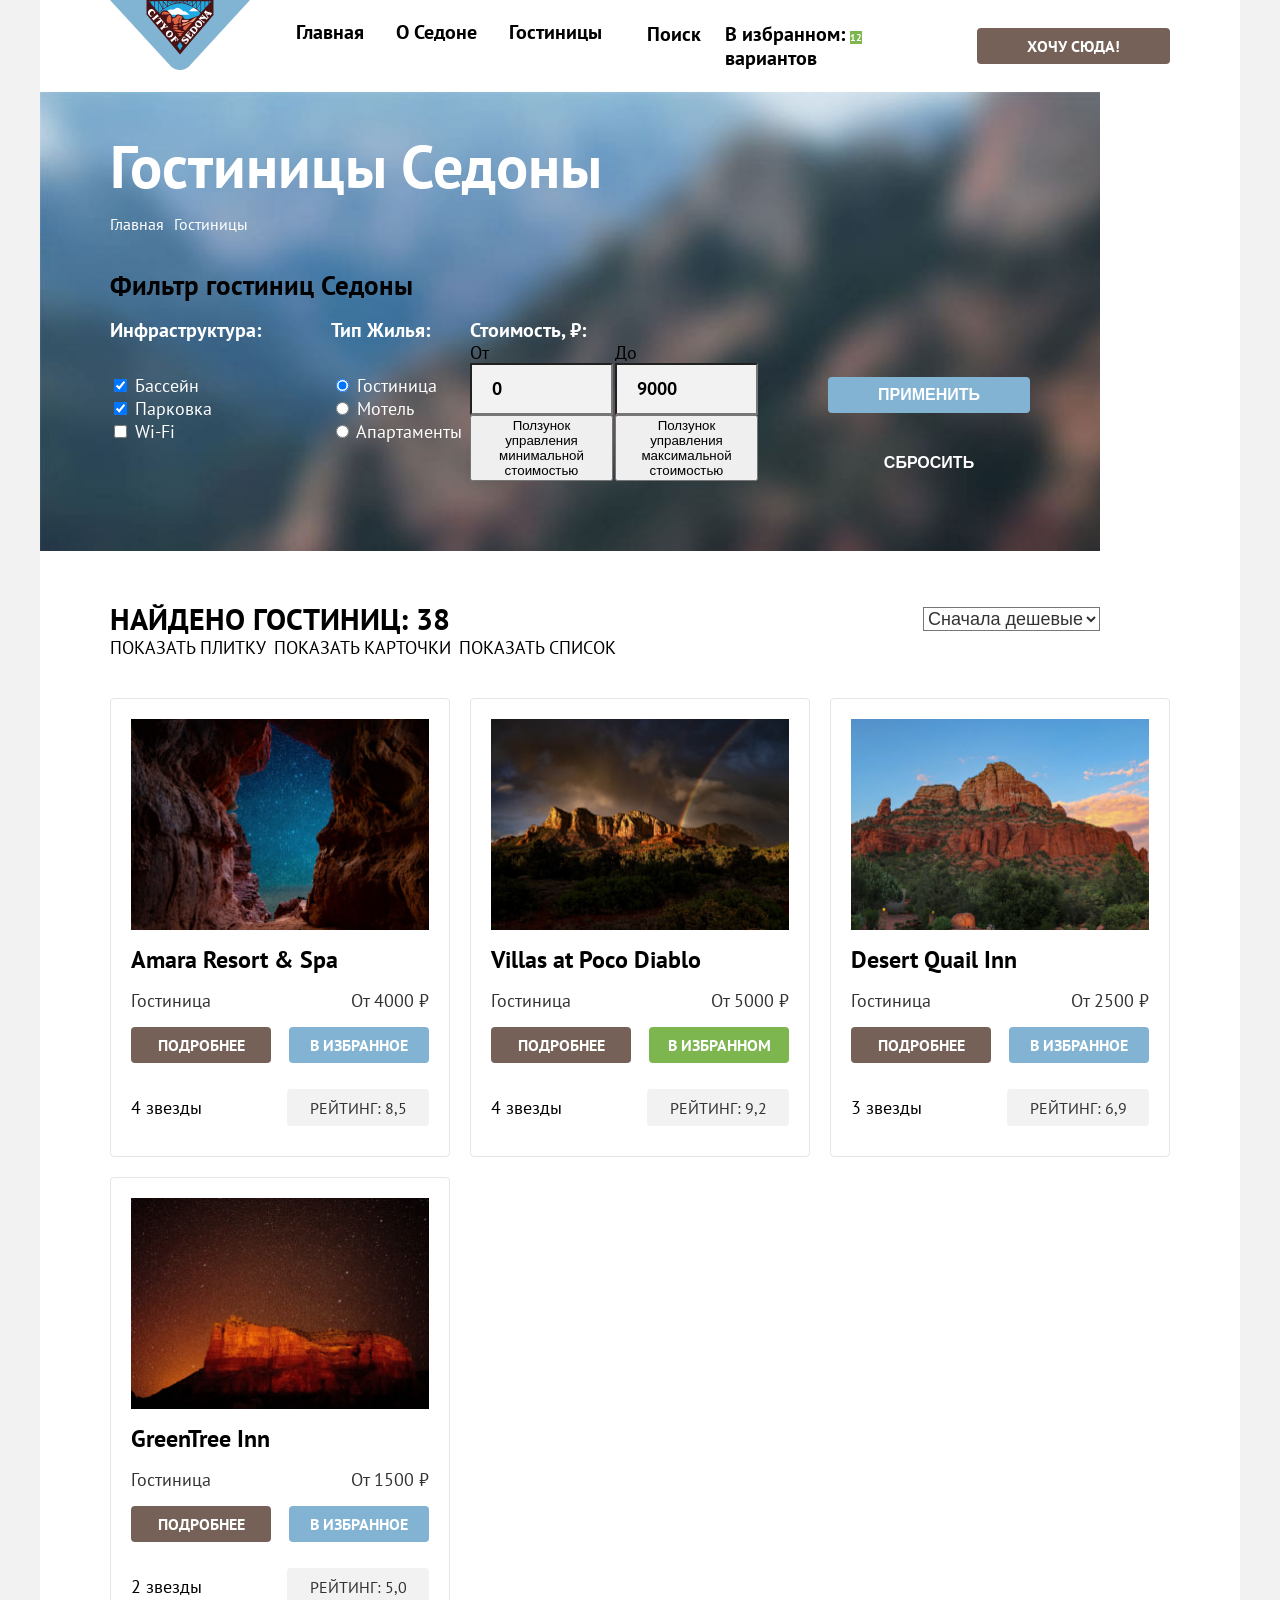
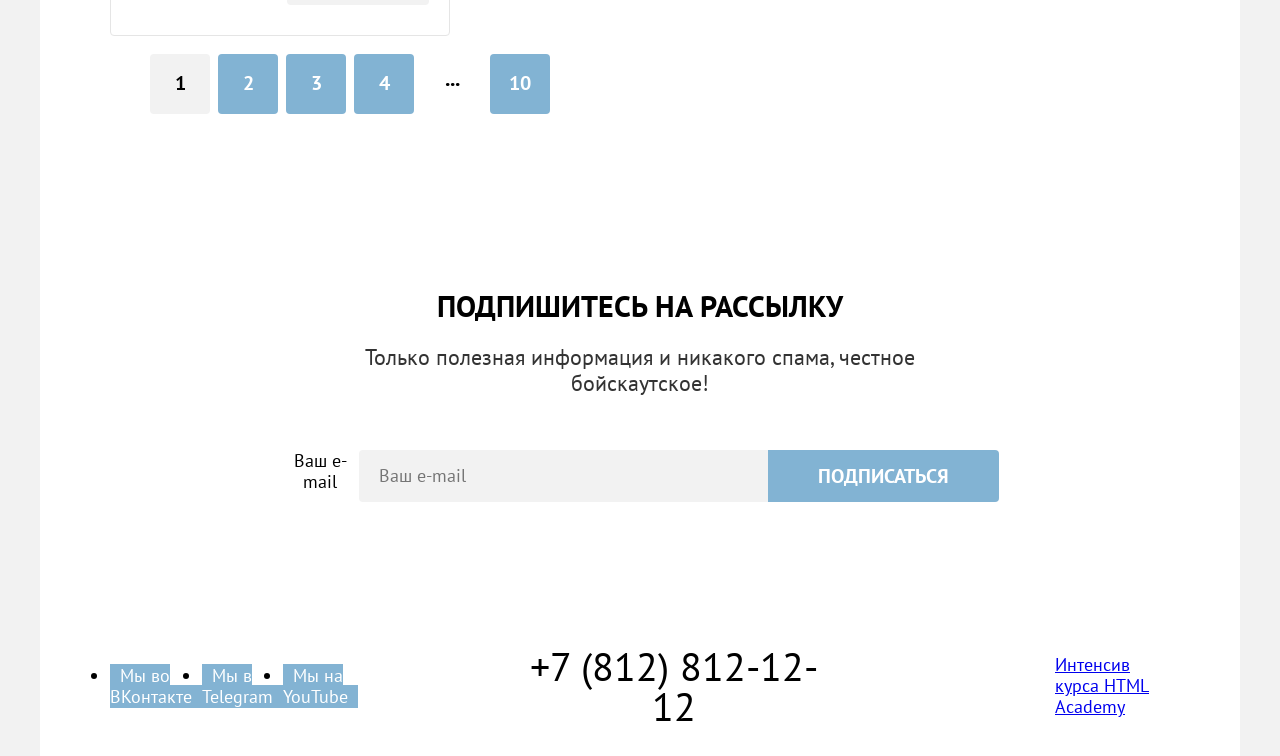
==== commit 9f777fad: "Добавляет сетки страниц на флексах и гридах, а так же подгоняет отступы у элементов" ====
--- a/catalog.html
+++ b/catalog.html
@@ -8,7 +8,7 @@
   </head>
 
   <body>
-    <div class="container">
+    <div class="page-container">
       <header class="page-header" data-test="header">
         <nav class="navigation">
           <a class="header-logo" href="index.html">
@@ -26,7 +26,7 @@
               <a class="navigation-link" href="catalog.html" aria-current="page">Гостиницы</a>
             </li>
           </ul>
-          <ul class="navigation-user">
+          <ul class="navigation-user-list">
             <li class="navigation-user-item">
               <a class="navigation-user-link navigation-user-link-search" href="#">
                 <span class="visually-hidden">Поиск</span>
@@ -45,9 +45,9 @@
       </header>
 
       <main class="main-content" data-test="main">
-        <div class="catalog-hero">
-          <header class="content-header">
-            <h1 class="content-header-title">Гостиницы Седоны</h1>
+        <section class="catalog-top">
+          <header class="catalog-header">
+            <h1 class="catalog-title">Гостиницы Седоны</h1>
             <ol class="breadcrumbs">
               <li class="breadcrumbs-item">
                 <a class="breadcrumbs-link breadcrumbs-home-link" href="index.html">
@@ -112,10 +112,10 @@
                 <legend class="hotels-filter-group-title">Стоимость, ₽:</legend>
                 <!-- Вернуться к этому элементу после изучения 8 темы -->
                 <label class="hotels-filter-range-control" for="min-price">От
-                  <input type="number" id="min-price" name="min-price" value="0" min="0">
+                  <input class="range-control-input" type="number" id="min-price" name="min-price" value="0" min="0">
                 </label>
                 <label class="hotels-filter-range-control" for="max-price">До
-                  <input type="number" id="max-price" name="max-price" value="9000" min="1">
+                  <input class="range-control-input" type="number" id="max-price" name="max-price" value="9000" min="1">
                 </label>
                 <button class="price-range-toggle price-range-toggle-min" type="button">
                   <span class="visually-hidden">Ползунок управления минимальной стоимостью</span>
@@ -124,11 +124,13 @@
                   <span class="visually-hidden">Ползунок управления максимальной стоимостью</span>
                 </button>
               </fieldset>
-              <button class="hotels-filter-apply-button" type="submit">Применить</button>
-              <button class="hotels-filter-reset-button" type="reset">Сбросить</button>
+              <div class="hotels-filter-buttons">
+                <button class="hotels-filter-apply-button" type="submit">Применить</button>
+                <button class="hotels-filter-reset-button" type="reset">Сбросить</button>
+              </div>
             </form>
           </section>
-        </div>
+        </section>
         <section class="hotels-catalog" data-test="catalog">
           <h2 class="hotels-catalog-title">Найдено гостиниц: 38</h2>
           <select class="select-control" aria-label="Сортировка">
@@ -137,18 +139,18 @@
             <option value="expensive">Сначала дорогие</option>
             <option value="rating">Высокий рейтинг</option>
           </select>
-          <ul class="view-buttons">
-            <li class="view-button-title">
+          <ul class="view-buttons-list">
+            <li class="view-button-item">
               <a class="view-button view-button-tile" href="catalog.html?view=tile" aria-current="page">
                 <span class="visually-hidden">Показать плитку</span>
               </a>
             </li>
-            <li class="view-button-title">
+            <li class="view-button-item">
               <a class="view-button view-button-card" href="catalog.html?view=card">
                 <span class="visually-hidden">Показать карточки</span>
               </a>
             </li>
-            <li class="view-button-title">
+            <li class="view-button-item">
               <a class="view-button view-button-list" href="catalog.html?view=list">
                 <span class="visually-hidden">Показать список</span>
               </a>
@@ -163,14 +165,20 @@
               <h3 class="hotel-card-title">
                 <a class="hotel-card-title-link" href="#">Amara Resort & Spa</a>
               </h3>
-              <p class="hotel-card-type">Гостиница</p>
-              <p class="hotel-card-price">От 4000 ₽</p>
-              <a class="hotel-card-details-button" href="#">Подробнее</a>
-              <button class="hotel-card-favorite-button" type="button">В избранное</button>
-              <p class="hotel-card-stars hotel-stars-4">
-                <span class="visually-hidden">4 звезды</span>
-              </p>
-              <p class="hotel-card-rating-value">Рейтинг: 8,5</p>
+              <div class="hotel-card-info">
+                <p class="hotel-card-type">Гостиница</p>
+                <p class="hotel-card-price">От 4000 ₽</p>
+              </div>
+              <div class="hotel-card-actions">
+                <a class="hotel-card-details-button" href="#">Подробнее</a>
+                <button class="hotel-card-favorite-button" type="button">В избранное</button>
+              </div>
+              <div class="hotel-card-rating">
+                <p class="hotel-card-stars hotel-stars-4">
+                  <span class="visually-hidden">4 звезды</span>
+                </p>
+                <p class="hotel-card-rating-value">Рейтинг: 8,5</p>
+              </div>
             </li>
             <li class="hotel-card">
               <a class="hotel-card-image-link" href="#">
@@ -180,14 +188,20 @@
               <h3 class="hotel-card-title">
                 <a class="hotel-card-title-link" href="#">Villas at Poco Diablo</a>
               </h3>
-              <p class="hotel-card-type">Гостиница</p>
-              <p class="hotel-card-price">От 5000 ₽</p>
-              <a class="hotel-card-details-button" href="#">Подробнее</a>
-              <button class="hotel-card-favorite-button favorite-button-active" type="button">В избранном</button>
-              <p class="hotel-card-stars hotel-stars-4">
-                <span class="visually-hidden">4 звезды</span>
-              </p>
-              <p class="hotel-card-rating-value">Рейтинг: 9,2</p>
+              <div class="hotel-card-info">
+                <p class="hotel-card-type">Гостиница</p>
+                <p class="hotel-card-price">От 5000 ₽</p>
+              </div>
+              <div class="hotel-card-actions">
+                <a class="hotel-card-details-button" href="#">Подробнее</a>
+                <button class="hotel-card-favorite-button favorite-button-active" type="button">В избранном</button>
+              </div>
+              <div class="hotel-card-rating">
+                <p class="hotel-card-stars hotel-stars-4">
+                  <span class="visually-hidden">4 звезды</span>
+                </p>
+                <p class="hotel-card-rating-value">Рейтинг: 9,2</p>
+              </div>
             </li>
             <li class="hotel-card">
               <a class="hotel-card-image-link" href="#">
@@ -197,14 +211,20 @@
               <h3 class="hotel-card-title">
                 <a class="hotel-card-title-link" href="#">Desert Quail Inn</a>
               </h3>
-              <p class="hotel-card-type">Гостиница</p>
-              <p class="hotel-card-price">От 2500 ₽</p>
-              <a class="hotel-card-details-button" href="#">Подробнее</a>
-              <button class="hotel-card-favorite-button" type="button">В избранное</button>
-              <p class="hotel-card-stars hotel-stars-3">
-                <span class="visually-hidden">3 звезды</span>
-              </p>
-              <p class="hotel-card-rating-value">Рейтинг: 6,9</p>
+              <div class="hotel-card-info">
+                <p class="hotel-card-type">Гостиница</p>
+                <p class="hotel-card-price">От 2500 ₽</p>
+              </div>
+              <div class="hotel-card-actions">
+                <a class="hotel-card-details-button" href="#">Подробнее</a>
+                <button class="hotel-card-favorite-button" type="button">В избранное</button>
+              </div>
+              <div class="hotel-card-rating">
+                <p class="hotel-card-stars hotel-stars-3">
+                  <span class="visually-hidden">3 звезды</span>
+                </p>
+                <p class="hotel-card-rating-value">Рейтинг: 6,9</p>
+              </div>
             </li>
             <li class="hotel-card">
               <a class="hotel-card-image-link" href="#">
@@ -214,14 +234,20 @@
               <h3 class="hotel-card-title">
                 <a class="hotel-card-title-link" href="#">GreenTree Inn</a>
               </h3>
-              <p class="hotel-card-type">Гостиница</p>
-              <p class="hotel-card-price">От 1500 ₽</p>
-              <a class="hotel-card-details-button" href="#">Подробнее</a>
-              <button class="hotel-card-favorite-button" type="button">В избранное</button>
-              <p class="hotel-card-stars hotel-stars-2">
-                <span class="visually-hidden">2 звезды</span>
-              </p>
-              <p class="hotel-card-rating-value">Рейтинг: 5,0</p>
+              <div class="hotel-card-info">
+                <p class="hotel-card-type">Гостиница</p>
+                <p class="hotel-card-price">От 1500 ₽</p>
+              </div>
+              <div class="hotel-card-actions">
+                <a class="hotel-card-details-button" href="#">Подробнее</a>
+                <button class="hotel-card-favorite-button" type="button">В избранное</button>
+              </div>
+              <div class="hotel-card-rating">
+                <p class="hotel-card-stars hotel-stars-2">
+                  <span class="visually-hidden">2 звезды</span>
+                </p>
+                <p class="hotel-card-rating-value">Рейтинг: 5,0</p>
+              </div>
             </li>
           </ul>
           <ul class="pagination">
--- a/styles/styles.css
+++ b/styles/styles.css
@@ -14,9 +14,8 @@
   font-display: swap;
 }
 
-/* Основное содержимое страницы */
-
-html {
+/* Общие настройки страницы */
+.html {
   height: 100%;
 }
 
@@ -30,53 +29,49 @@
   margin: 0;
   display: flex;
   flex-direction: column;
-  min-height: 100%;
+  min-height: 1280px;
 }
 
 .page-container {
   width: 1200px;
   margin: 0 auto;
-}
+  color: inherit;
+  background-color: #ffffff;
+}
+
+*,
+*::before,
+*::after {
+  box-sizing: border-box;
+}
+
+/* .visually-hidden {
+  display: none;
+} */
 
 /* Шапка */
 .page-header {
-  background-color: #ffffff;
   padding: 0 70px;
 }
 
-.site-container {
-  display: flex;
-  align-items: center;
-  gap: 30px;
-  align-self: flex-start;
-}
-
 .navigation {
   display: flex;
-  justify-content: space-between;
-  align-items: center;
-  height: 64px;
+  width: 1060px;
+  margin: 0 auto;
 }
 
 .header-logo {
-  width: 138px;
-}
-
-.page-header-logo {
-  display: block;
+  width: 140px;
+  margin: 0 30px 0 0;
 }
 
 .navigation-list {
   max-width: 464px;
-  margin: 0;
-  padding: 0;
-
-  display: flex;
-  align-items: center;
-}
-
-.navigation-item {
-  list-style: none;
+
+  display: flex;
+  list-style: none;
+  margin: 0;
+  padding: 0;
 }
 
 .navigation-link {
@@ -84,29 +79,20 @@
   font-weight: 700;
   line-height: 24px;
   text-decoration: none;
-  color: #000000;
+  color: inherit;
 
   display: block;
-  text-align: center;
   padding: 20px 16px;
-}
-
-.user-container {
-  display: flex;
-  align-items: center;
-  gap: 20px;
-}
-
-.navigation-user {
-  display: flex;
-  align-items: center;
-  max-width: 132px;
-  margin: 0;
-  padding: 0;
-}
-
-.navigation-user-item {
-  list-style: none;
+  white-space: nowrap;
+}
+
+.navigation-user-list {
+  max-width: 312px;
+  margin: 0 0 0 auto;
+  padding: 0;
+  list-style: none;
+
+  display: flex;
 }
 
 .navigation-user-link {
@@ -114,10 +100,9 @@
   font-weight: 700;
   line-height: 24px;
   text-decoration: none;
-  color: #000000;
+  color: inherit;
 
   display: block;
-  text-align: center;
   padding: 22px 12px;
 }
 
@@ -135,22 +120,30 @@
   line-height: 20px;
   text-transform: uppercase;
   text-decoration: none;
-  text-align: center;
   color: #ffffff;
   background-color: #756157;
-}
-
-/* Приветственный блок */
+
+  margin-left: 30px;
+  border-radius: 4px;
+  padding: 8px 50px;
+  align-self: center;
+}
+
+/* Главное содержимое */
 .main-content {
   flex-grow: 1;
 }
 
+/* Приветственный блок */
 .hero {
-  height: 485px;
   background-image: url(../images/backgrounds/welcome.jpg);
   background-size: cover;
   background-repeat: no-repeat;
-  background-color: #82b3d3;
+  color: inherit;
+  background-color: #063e64;
+
+  padding: 51px 0 82px;
+  margin: 0;
 }
 
 .hero-image {
@@ -159,15 +152,6 @@
 }
 
 /* Блок преимуществ */
-.advantages-intro {
-  display: flex;
-  flex-direction: column;
-  align-items: center;
-  gap: 25px;
-
-  padding: 69px 0;
-}
-
 .advantages-slogan {
   font-size: 30px;
   font-weight: 700;
@@ -175,7 +159,8 @@
   text-transform: uppercase;
   text-align: center;
 
-  margin: 0;
+  margin: 0 auto 25px;
+  padding: 69px 0 0;
 }
 
 .advantages-description {
@@ -185,56 +170,61 @@
   color: #333333;
 
   margin: 0;
+  padding: 0 0 69px;
 }
 
 .advantages-list {
-  display: flex;
-  flex-wrap: wrap;
-  margin: 0;
-  padding: 0;
-  list-style: none;
+  padding: 0;
+  margin: 0;
+  list-style: none;
+
+  display: grid;
+  grid-template-columns: repeat(3, 400px);
 }
 
 .advantages-item {
-  width: 400px;
-  min-height: 385px;
+  background-color: #83b3d333;
+
   padding: 103px 85px;
-
-  box-sizing: border-box;
-  display: flex;
-  flex-direction: column;
-  justify-content: center;
-  align-items: center;
+}
+
+.advantages-item:nth-child(even):not(.advantages-item-with-image) {
+  background-color: #83b3d31f;
 }
 
 .advantages-item-with-image {
-  display: flex;
-  flex-direction: row;
-  align-items: stretch;
-  width: 1200px;
-  height: 385px;
-  padding: 0;
-}
-
-.advantages-item-content {
-  box-sizing: border-box;
-  display: flex;
-  flex-direction: column;
-  justify-content: center;
-  align-items: center;
-
-  width: 400px;
-  padding: 103px 85px;
-}
-
-.advantages-list > .advantages-item.advantages-item-with-image:first-child {
-  color: #ffffff;
   background-color: #82b3d3;
-}
-
-.advantages-list > .advantages-item.advantages-item-with-image:last-child {
-  color: #ffffff;
-  background-color: #82b3d3;
+
+  display: grid;
+  grid-column: 1 / -1;
+  grid-template-columns: 400px 1fr;
+  grid-template-rows: 1fr 1fr;
+  padding: 0;
+}
+
+.advantages-item-with-image:last-child {
+  grid-template-columns: 1fr 400px;
+}
+
+.advantages-item-with-image .advantages-item-title,
+.advantages-item-with-image .advantages-item-description {
+  color: #ffffff;
+
+  grid-column: 1;
+}
+
+.advantages-item-with-image .advantages-image {
+  grid-column: 2;
+  grid-row: 1 / 3;
+}
+
+.advantages-item-with-image:last-child .advantages-item-title,
+.advantages-item-with-image:last-child .advantages-item-description {
+  grid-column: 2;
+}
+
+.advantages-item-with-image:last-child .advantages-image {
+  grid-column: 1;
 }
 
 .advantages-item-title {
@@ -243,44 +233,16 @@
   line-height: 28px;
   text-transform: uppercase;
   text-align: center;
-
-  margin: 0;
 }
 
 .advantages-item-description {
-  text-align: center;
-  color: #333333;
-
-  margin: 0;
-}
-
-.advantages-item-with-image .advantages-item-description {
-  color: inherit;
-}
-
-.advantages-item:nth-child(even) {
-  background-color: #83b3d31f;
-}
-.advantages-item:nth-child(odd) {
-  background-color: #83b3d333;
-}
-
-.advantages-image {
-  display: block;
-  width: 800px;
-  height: 385px;
-  object-fit: cover;
+  font-size: 18px;
+  line-height: 21px;
+  text-align: center;
+  color: #333333;
 }
 
 /* Блок рекомендаций */
-.recommendations-intro {
-  display: flex;
-  flex-direction: column;
-  align-items: center;
-  gap: 20px;
-  padding: 64px 0;
-}
-
 .recommendations-slogan {
   font-size: 30px;
   font-weight: 700;
@@ -288,7 +250,8 @@
   text-transform: uppercase;
   text-align: center;
 
-  margin: 0;
+  margin: 0 auto 20px;
+  padding: 64px 0 0;
 }
 
 .recommendations-description {
@@ -298,10 +261,18 @@
   color: #333333;
 
   margin: 0;
-}
-
-recommendations-description .recommendations-intro {
-  padding: 64px 0;
+  padding: 0 0 64px;
+}
+
+.recommendations-list {
+  display: flex;
+  margin: 0;
+  padding: 0;
+}
+
+.recommendations-item {
+  padding: 80px 85px;
+  list-style: none;
 }
 
 .recommendations-item:nth-child(even) {
@@ -312,106 +283,60 @@
   background-color: #83b3d31f;
 }
 
-.recommendations-list {
-  display: flex;
-  flex-wrap: nowrap;
-  list-style: none;
-
-  padding: 0;
-  margin: 0;
-}
-
-.recommendations-item {
-  display: flex;
-  flex-direction: column;
-  align-items: center;
-  gap: 30px;
-
-  padding: 80px 85px;
-}
-
-.recommendations-title {
+.recommendations-item-title {
   font-size: 24px;
   font-weight: 700;
   line-height: 28px;
   text-transform: uppercase;
   text-align: center;
-
-  align-self: stretch;
-  margin: 0;
 }
 
 .recommendations-item-description {
   color: #333333;
   text-align: center;
-
-  align-self: stretch;
-  margin: 0;
 }
 
 /* Блок с поиском гостиниц и подпиской */
 .search {
-  display: flex;
-  flex-direction: column;
-  align-items: center;
-  gap: 54px;
+  text-align: center;
   padding: 96px 304px;
 }
-
-.search-intro {
-  display: flex;
-  flex-direction: column;
-  align-items: center;
-  gap: 20px;
-}
-
 .search-title {
   font-size: 30px;
   font-weight: 700;
   line-height: 36px;
   text-transform: uppercase;
-  text-align: center;
-
-  margin: 0;
-  padding: 0;
+
+  margin: 0 0 20px;
 }
 
 .search-description {
   font-size: 22px;
   line-height: 26px;
-  text-align: center;
-  color: #333333;
-
-  margin: 0;
-  padding: 0;
+  color: #333333;
+
+  margin: 0;
 }
 
 .search-button {
-  font-family: "PT Sans";
+  font-family: inherit;
   font-size: 20px;
   font-weight: 700;
   line-height: 36px;
   text-transform: uppercase;
-  text-align: center;
   color: #ffffff;
   background-color: #756157;
+
+  margin-top: 54px;
+  padding: 8px 50px;
+  border: none;
+  border-radius: 4px;
 }
 
 /* --подписка-- */
 .subscribe {
-  background-color: #ffffff;
   padding: 96px 258px 104px;
-
-  display: flex;
-  flex-direction: column;
-  gap: 54px;
-}
-
-.subscribe-intro {
-  display: flex;
-  flex-direction: column;
-  align-items: center;
-  gap: 20px;
+  text-align: center;
 }
 
 .subscribe-with-background {
@@ -419,11 +344,7 @@
   background-size: cover;
   background-repeat: no-repeat;
   color: #ffffff;
-  background-color: #82b3d3;
-}
-
-.subscribe-with-background .subscribe-description {
-  color: #ffffff;
+  background-color: #063e64;
 }
 
 .subscribe-title {
@@ -431,33 +352,46 @@
   font-weight: 700;
   line-height: 36px;
   text-transform: uppercase;
-  text-align: center;
-
-  margin: 0;
-  padding: 0;
+
+  margin: 0 0 20px;
 }
 
 .subscribe-description {
   font-size: 22px;
   line-height: 26px;
-  text-align: center;
-  color: #333333;
-
-  margin: 0;
-  padding: 0;
+  color: #333333;
+  margin: 0;
+}
+
+.subscribe-with-background .subscribe-description {
+  color: #ffffff;
+}
+
+.subscribe-form {
+  display: flex;
+  justify-content: center;
+  margin: 54px 0 0;
+}
+
+.subscribe-field-wrapper {
+  display: flex;
 }
 
 .subscribe-field {
-  font-family: "PT Sans";
+  font-family: inherit;
   font-size: 18px;
   line-height: 24px;
   color: #000000;
   background-color: #f2f2f2;
-  opacity: 0.6;
+
+  padding: 12px 20px;
+  border: none;
+  border-radius: 4px 0 0 4px;
+  width: 452px;
 }
 
 .subscribe-button {
-  font-family: "PT Sans";
+  font-family: inherit;
   font-size: 20px;
   font-weight: 700;
   line-height: 36px;
@@ -465,7 +399,12 @@
   text-align: center;
   color: #ffffff;
   background-color: #82b3d3;
-}
+
+  padding: 8px 50px;
+  border: none;
+  border-radius: 0 4px 4px 0;
+}
+
 /* Подвал */
 .page-footer {
   display: flex;
@@ -477,15 +416,18 @@
 }
 
 .page-footer-socials-list {
-  list-style: none;
-  display: flex;
-  padding: 10px;
-}
-
-.page-footer-socials-item a {
+  display: flex;
+  margin: 0;
+  padding: 0;
+  width: 182px;
+}
+
+.page-footer-socials-link {
   color: #ffffff;
   background-color: #83b3d3;
   text-decoration: none;
+
+  padding: 0 10px;
 }
 
 .page-footer-phone {
@@ -495,26 +437,48 @@
   text-align: center;
   text-decoration: none;
   color: #000000;
+
+  width: 331px;
 }
 
 .page-footer-copyright {
-  color: #000000;
-  text-decoration: none;
-}
-
+  width: 115px;
+}
+
+/* ------------ */
 /* Фильтр каталога гостиниц */
-.catalog-hero {
+.catalog-top {
   background-image: url(../images/backgrounds/catalog-filter.jpg);
   background-size: cover;
   background-repeat: no-repeat;
-  color: #ffffff;
-  background-color: #82b3d3;
-}
-
-.content-header-title {
+  color: inherit;
+  background-color: #063e64;
+
+  width: 1060px;
+  padding: 35px 70px 70px;
+}
+
+.catalog-header {
+  margin: 0 0 40px 0;
+}
+
+.catalog-title {
   font-size: 60px;
   font-weight: 700;
   line-height: 78px;
+  color: #ffffff;
+
+  margin: 0 0 8px 0;
+}
+
+/* Хлебные крошки */
+.breadcrumbs {
+  display: flex;
+  gap: 10px;
+  list-style: none;
+
+  margin: 0;
+  padding: 0;
 }
 
 .breadcrumbs-link {
@@ -524,29 +488,76 @@
   color: #ffffff;
 }
 
+/* Фильтр гостиниц */
+.hotels-filter-form {
+  display: flex;
+}
+
+.hotels-filter-group {
+  border: none;
+  margin: 0;
+  padding: 0;
+}
+
+.hotels-filter-group:first-child {
+  width: 151px;
+  margin-right: 70px;
+}
+
+.hotels-filter-group:nth-child(2) {
+  margin-right: auto;
+  width: 151px;
+}
+
+.hotels-filter-group:nth-child(3) {
+  display: grid;
+  grid-template-columns: 1fr 1fr;
+  column-gap: 2px;
+  margin-right: 70px;
+  width: 288px;
+}
+
+.hotels-filter-group-title {
+  font-size: 20px;
+  font-weight: 700;
+  line-height: 24px;
+  text-transform: capitalize;
+  color: #ffffff;
+
+  grid-column: 1 / -1;
+  padding: 0;
+}
+
+.hotels-filter-list {
+  list-style: none;
+  margin: 0;
+  padding: 32px 0 0;
+}
+
 .control {
   font-size: 18px;
   line-height: 23px;
-}
-
-/* .hotels-filter-group {
-  border: none;
-} */
-
-.hotels-filter-group-title {
-  font-size: 20px;
+  color: #ffffff;
+}
+
+.range-control-input {
+  font-family: inherit;
+  font-size: 18px;
   font-weight: 700;
   line-height: 24px;
-  text-transform: capitalize;
-}
-
-.hotels-filter-range-control input {
-  font-family: "PT Sans";
-  font-size: 18px;
-  font-weight: 700;
-  line-height: 24px;
   color: #000000;
   background-color: #f2f2f2;
+
+  padding: 12px 20px;
+  width: 143px;
+}
+
+.hotels-filter-buttons {
+  display: flex;
+  flex-direction: column;
+  justify-content: flex-end;
+  align-items: center;
+  gap: 32px;
 }
 
 .hotels-filter-apply-button {
@@ -554,9 +565,12 @@
   font-weight: 700;
   line-height: 20px;
   text-transform: uppercase;
-  text-align: center;
   color: #ffffff;
   background-color: #82b3d3;
+
+  padding: 8px 50px;
+  border-radius: 4px;
+  border-style: none;
 }
 
 .hotels-filter-reset-button {
@@ -564,19 +578,31 @@
   font-weight: 700;
   line-height: 20px;
   text-transform: uppercase;
-  text-align: center;
   color: #ffffff;
   background-color: transparent;
   border: none;
-}
-
-/* Каталог гостиниц */
+
+  width: 100%;
+  padding: 8px 50px;
+}
+
+/* Сортировка каталога гостиниц */
+.hotels-catalog {
+  display: flex;
+  align-items: center;
+  flex-wrap: wrap;
+
+  padding: 50px 70px 60px;
+}
+
 .hotels-catalog-title {
   font-size: 30px;
   font-weight: 700;
   line-height: 36px;
   text-transform: uppercase;
   color: #000000;
+
+  margin: 0 auto 0 0;
 }
 
 .select-control {
@@ -584,6 +610,18 @@
   line-height: 21px;
   color: #333333;
   background-color: #ffffff;
+
+  margin: 0;
+  margin-right: 70px;
+}
+
+.view-buttons-list {
+  display: flex;
+  gap: 8px;
+  list-style: none;
+
+  margin: 0;
+  padding: 0;
 }
 
 .view-button {
@@ -591,6 +629,40 @@
   background-color: #ffffff;
   text-decoration: none;
   text-transform: uppercase;
+}
+
+/* Каталог гостиниц */
+
+.hotels-catalog-list {
+  display: flex;
+  flex-wrap: wrap;
+  gap: 20px;
+  list-style: none;
+
+  margin: 40px 0 0;
+  padding: 0;
+  width: 100%;
+}
+
+.hotel-card {
+  padding: 20px;
+  border: 1px solid #e5e5e5;
+  border-radius: 4px;
+
+  display: flex;
+  flex-direction: column;
+  width: 340px;
+  gap: 16px;
+}
+
+.hotel-card-image {
+  display: block;
+  max-width: 100%;
+  height: auto;
+}
+
+.hotel-card-title {
+  margin: 0;
 }
 
 .hotel-card-title-link {
@@ -599,21 +671,35 @@
   line-height: 28px;
   text-decoration: none;
   color: #000000;
+}
+
+.hotel-card-info {
+  display: flex;
+  justify-content: space-between;
 }
 
 .hotel-card-type {
   font-size: 18px;
   line-height: 21px;
   color: #333333;
+
+  margin: 0;
 }
 
 .hotel-card-price {
   font-size: 18px;
   line-height: 21px;
   color: #333333;
-}
-
-/* кнопки */
+
+  margin: 0;
+}
+
+/* Кнопки */
+.hotel-card-actions {
+  display: flex;
+  justify-content: space-between;
+}
+
 .hotel-card-details-button {
   font-size: 16px;
   font-weight: 700;
@@ -623,10 +709,14 @@
   text-decoration: none;
   color: #ffffff;
   background-color: #756157;
+
+  width: 140px;
+  padding: 8px 0;
+  border-radius: 4px;
 }
 
 .hotel-card-favorite-button {
-  font-family: "PT Sans";
+  font-family: inherit;
   font-size: 16px;
   font-weight: 700;
   line-height: 20px;
@@ -634,10 +724,21 @@
   text-transform: uppercase;
   color: #ffffff;
   background-color: #82b3d3;
+
+  width: 140px;
+  padding: 8px 0;
+  border-radius: 4px;
+  border-style: none;
 }
 
 .favorite-button-active {
   background-color: #7db54f;
+}
+
+.hotel-card-rating {
+  display: flex;
+  justify-content: space-between;
+  align-items: center;
 }
 
 .hotel-card-rating-value {
@@ -647,18 +748,39 @@
   text-align: center;
   color: #333333;
   background-color: #f2f2f2;
+
+  margin: 0;
+  padding: 9px 22px 8px 23px;
+  border-radius: 4px;
 }
 
 /* Пагинация */
+.pagination {
+  display: flex;
+  gap: 8px;
+  list-style: none;
+}
+
+.pagination-item {
+  margin: 0;
+}
+
 .pagination-link {
   font-size: 20px;
   font-weight: 700;
   line-height: 36px;
-  text-transform: uppercase;
   text-align: center;
   color: #ffffff;
   background-color: #82b3d3;
   text-decoration: none;
+
+  display: flex;
+  justify-content: center;
+  align-items: center;
+  width: 60px;
+  margin: 0;
+  padding: 11.364px 0 12.636px 0;
+  border-radius: 4px;
 }
 
 .pagination-link[aria-current="page"] {
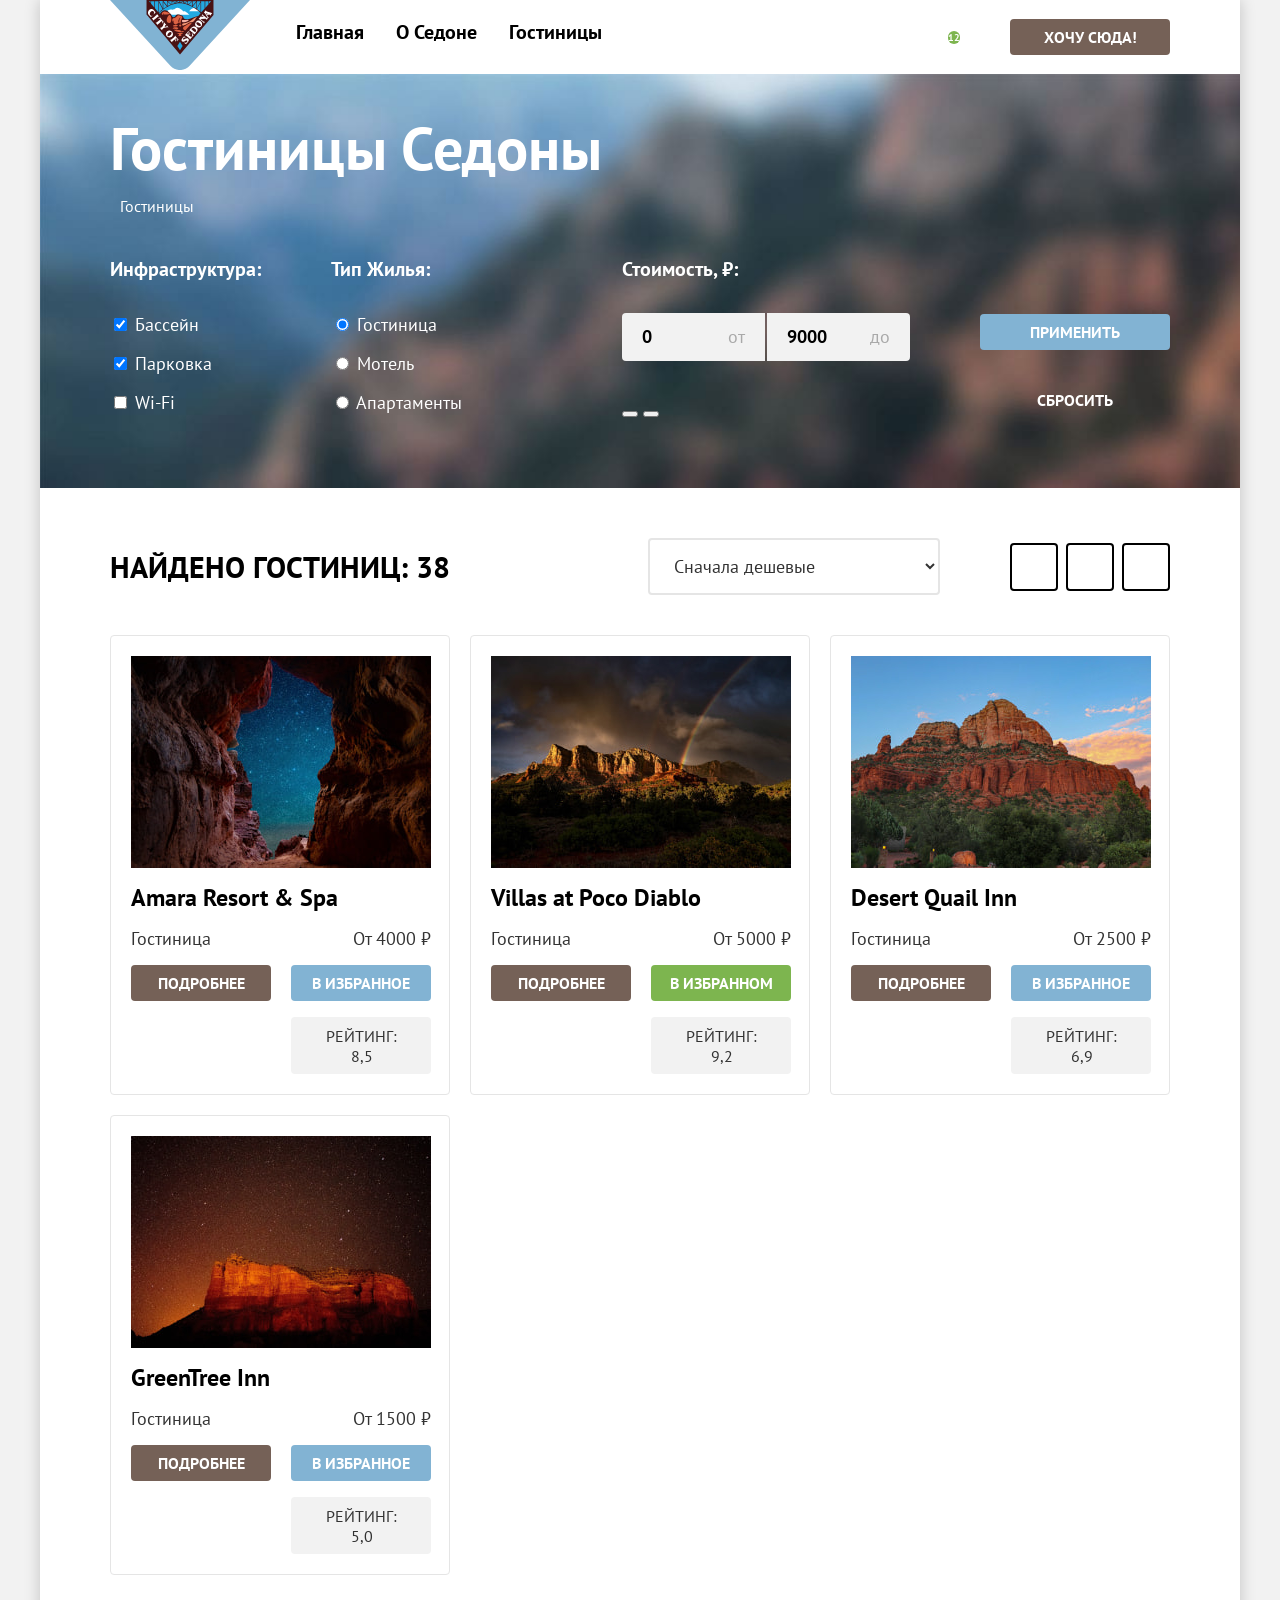
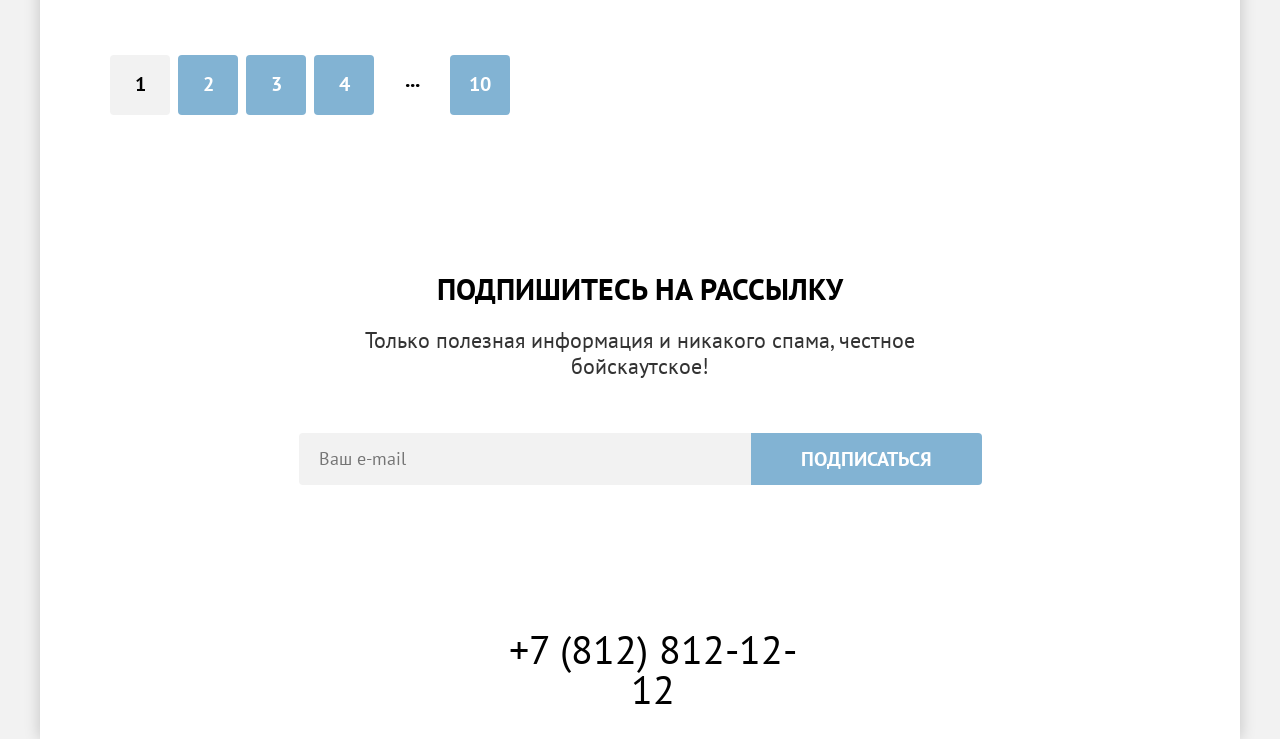
==== commit db3bc8bc: "добавляет мелкие сетки на гридах" ====
--- a/catalog.html
+++ b/catalog.html
@@ -110,13 +110,18 @@
               </fieldset>
               <fieldset class="hotels-filter-group">
                 <legend class="hotels-filter-group-title">Стоимость, ₽:</legend>
-                <!-- Вернуться к этому элементу после изучения 8 темы -->
-                <label class="hotels-filter-range-control" for="min-price">От
-                  <input class="range-control-input" type="number" id="min-price" name="min-price" value="0" min="0">
-                </label>
-                <label class="hotels-filter-range-control" for="max-price">До
-                  <input class="range-control-input" type="number" id="max-price" name="max-price" value="9000" min="1">
-                </label>
+                <div class="hotels-filter-price-range">
+                  <label class="hotels-filter-range-control" for="min-price">
+                    <span class="range-control-placeholder">От</span>
+                    <input class="range-control-input control-input-from" type="number" id="min-price" name="min-price"
+                      value="0" min="0">
+                  </label>
+                  <label class="hotels-filter-range-control" for="max-price">
+                    <span class="range-control-placeholder">До</span>
+                    <input class="range-control-input control-input-to" type="number" id="max-price" name="max-price"
+                      value="9000" min="1">
+                  </label>
+                </div>
                 <button class="price-range-toggle price-range-toggle-min" type="button">
                   <span class="visually-hidden">Ползунок управления минимальной стоимостью</span>
                 </button>
@@ -132,30 +137,34 @@
           </section>
         </section>
         <section class="hotels-catalog" data-test="catalog">
-          <h2 class="hotels-catalog-title">Найдено гостиниц: 38</h2>
-          <select class="select-control" aria-label="Сортировка">
-            <option value="popular">Популярные</option>
-            <option value="cheap" selected>Сначала дешевые</option>
-            <option value="expensive">Сначала дорогие</option>
-            <option value="rating">Высокий рейтинг</option>
-          </select>
-          <ul class="view-buttons-list">
-            <li class="view-button-item">
-              <a class="view-button view-button-tile" href="catalog.html?view=tile" aria-current="page">
-                <span class="visually-hidden">Показать плитку</span>
-              </a>
-            </li>
-            <li class="view-button-item">
-              <a class="view-button view-button-card" href="catalog.html?view=card">
-                <span class="visually-hidden">Показать карточки</span>
-              </a>
-            </li>
-            <li class="view-button-item">
-              <a class="view-button view-button-list" href="catalog.html?view=list">
-                <span class="visually-hidden">Показать список</span>
-              </a>
-            </li>
-          </ul>
+          <h2 class="visually-hidden">Результаты поиска</h2>
+          <div class="hotels-catalog-controls">
+            <p class="hotels-catalog-title">
+              Найдено гостиниц: <span>38</span></p>
+            <select class="select-control" aria-label="Сортировка">
+              <option value="popular">Популярные</option>
+              <option value="cheap" selected>Сначала дешевые</option>
+              <option value="expensive">Сначала дорогие</option>
+              <option value="rating">Высокий рейтинг</option>
+            </select>
+            <ul class="view-buttons-list">
+              <li class="view-button-item">
+                <a class="view-button view-button-tile" href="catalog.html?view=tile" aria-current="page">
+                  <span class="visually-hidden">Показать плитку</span>
+                </a>
+              </li>
+              <li class="view-button-item">
+                <a class="view-button view-button-card" href="catalog.html?view=card">
+                  <span class="visually-hidden">Показать карточки</span>
+                </a>
+              </li>
+              <li class="view-button-item">
+                <a class="view-button view-button-list" href="catalog.html?view=list">
+                  <span class="visually-hidden">Показать список</span>
+                </a>
+              </li>
+            </ul>
+          </div>
           <ul class="hotels-catalog-list">
             <li class="hotel-card">
               <a class="hotel-card-image-link" href="#">
@@ -165,20 +174,16 @@
               <h3 class="hotel-card-title">
                 <a class="hotel-card-title-link" href="#">Amara Resort & Spa</a>
               </h3>
-              <div class="hotel-card-info">
-                <p class="hotel-card-type">Гостиница</p>
-                <p class="hotel-card-price">От 4000 ₽</p>
-              </div>
-              <div class="hotel-card-actions">
-                <a class="hotel-card-details-button" href="#">Подробнее</a>
-                <button class="hotel-card-favorite-button" type="button">В избранное</button>
-              </div>
-              <div class="hotel-card-rating">
-                <p class="hotel-card-stars hotel-stars-4">
-                  <span class="visually-hidden">4 звезды</span>
-                </p>
-                <p class="hotel-card-rating-value">Рейтинг: 8,5</p>
-              </div>
+              <p class="hotel-card-type">Гостиница</p>
+              <p class="hotel-card-price">От 4000 ₽</p>
+              <a class="hotel-card-details-button" href="#">Подробнее</a>
+              <button class="hotel-card-favorite-button" type="button">В избранное</button>
+              <p class="hotel-card-stars hotel-stars-4">
+                <span class="visually-hidden">4 звезды</span>
+              </p>
+              <p class="hotel-card-rating-value">
+                Рейтинг: <span>8,5</span>
+              </p>
             </li>
             <li class="hotel-card">
               <a class="hotel-card-image-link" href="#">
@@ -188,20 +193,16 @@
               <h3 class="hotel-card-title">
                 <a class="hotel-card-title-link" href="#">Villas at Poco Diablo</a>
               </h3>
-              <div class="hotel-card-info">
-                <p class="hotel-card-type">Гостиница</p>
-                <p class="hotel-card-price">От 5000 ₽</p>
-              </div>
-              <div class="hotel-card-actions">
-                <a class="hotel-card-details-button" href="#">Подробнее</a>
-                <button class="hotel-card-favorite-button favorite-button-active" type="button">В избранном</button>
-              </div>
-              <div class="hotel-card-rating">
-                <p class="hotel-card-stars hotel-stars-4">
-                  <span class="visually-hidden">4 звезды</span>
-                </p>
-                <p class="hotel-card-rating-value">Рейтинг: 9,2</p>
-              </div>
+              <p class="hotel-card-type">Гостиница</p>
+              <p class="hotel-card-price">От 5000 ₽</p>
+              <a class="hotel-card-details-button" href="#">Подробнее</a>
+              <button class="hotel-card-favorite-button favorite-button-active" type="button">В избранном</button>
+              <p class="hotel-card-stars hotel-stars-4">
+                <span class="visually-hidden">4 звезды</span>
+              </p>
+              <p class="hotel-card-rating-value">
+                Рейтинг: <span>9,2</span>
+              </p>
             </li>
             <li class="hotel-card">
               <a class="hotel-card-image-link" href="#">
@@ -211,20 +212,16 @@
               <h3 class="hotel-card-title">
                 <a class="hotel-card-title-link" href="#">Desert Quail Inn</a>
               </h3>
-              <div class="hotel-card-info">
-                <p class="hotel-card-type">Гостиница</p>
-                <p class="hotel-card-price">От 2500 ₽</p>
-              </div>
-              <div class="hotel-card-actions">
-                <a class="hotel-card-details-button" href="#">Подробнее</a>
-                <button class="hotel-card-favorite-button" type="button">В избранное</button>
-              </div>
-              <div class="hotel-card-rating">
-                <p class="hotel-card-stars hotel-stars-3">
-                  <span class="visually-hidden">3 звезды</span>
-                </p>
-                <p class="hotel-card-rating-value">Рейтинг: 6,9</p>
-              </div>
+              <p class="hotel-card-type">Гостиница</p>
+              <p class="hotel-card-price">От 2500 ₽</p>
+              <a class="hotel-card-details-button" href="#">Подробнее</a>
+              <button class="hotel-card-favorite-button" type="button">В избранное</button>
+              <p class="hotel-card-stars hotel-stars-3">
+                <span class="visually-hidden">3 звезды</span>
+              </p>
+              <p class="hotel-card-rating-value">
+                Рейтинг: <span>6,9</span>
+              </p>
             </li>
             <li class="hotel-card">
               <a class="hotel-card-image-link" href="#">
@@ -234,23 +231,19 @@
               <h3 class="hotel-card-title">
                 <a class="hotel-card-title-link" href="#">GreenTree Inn</a>
               </h3>
-              <div class="hotel-card-info">
-                <p class="hotel-card-type">Гостиница</p>
-                <p class="hotel-card-price">От 1500 ₽</p>
-              </div>
-              <div class="hotel-card-actions">
-                <a class="hotel-card-details-button" href="#">Подробнее</a>
-                <button class="hotel-card-favorite-button" type="button">В избранное</button>
-              </div>
-              <div class="hotel-card-rating">
-                <p class="hotel-card-stars hotel-stars-2">
-                  <span class="visually-hidden">2 звезды</span>
-                </p>
-                <p class="hotel-card-rating-value">Рейтинг: 5,0</p>
-              </div>
+              <p class="hotel-card-type">Гостиница</p>
+              <p class="hotel-card-price">От 1500 ₽</p>
+              <a class="hotel-card-details-button" href="#">Подробнее</a>
+              <button class="hotel-card-favorite-button" type="button">В избранное</button>
+              <p class="hotel-card-stars hotel-stars-2">
+                <span class="visually-hidden">2 звезды</span>
+              </p>
+              <p class="hotel-card-rating-value">
+                Рейтинг: <span>5,0</span>
+              </p>
             </li>
           </ul>
-          <ul class="pagination">
+          <ol class="pagination">
             <li class="pagination-item">
               <span class="pagination-link" aria-current="page">1</span>
             </li>
@@ -269,7 +262,7 @@
             <li class="pagination-item">
               <a class="pagination-link" href="#">10</a>
             </li>
-          </ul>
+          </ol>
         </section>
         <section class="subscribe" data-test="subscribe">
           <h2 class="subscribe-title">Подпишитесь на рассылку</h2>
--- a/styles/styles.css
+++ b/styles/styles.css
@@ -15,10 +15,6 @@
 }
 
 /* Общие настройки страницы */
-.html {
-  height: 100%;
-}
-
 body {
   font-family: "PT Sans", sans-serif;
   font-size: 18px;
@@ -27,16 +23,18 @@
   background-color: #f2f2f2;
 
   margin: 0;
-  display: flex;
-  flex-direction: column;
-  min-height: 1280px;
 }
 
 .page-container {
-  width: 1200px;
-  margin: 0 auto;
   color: inherit;
   background-color: #ffffff;
+
+  display: flex;
+  flex-direction: column;
+  margin: 0 auto;
+  width: 1200px;
+  min-height: 100vh;
+  box-shadow: 0 0 15px rgba(0, 0, 0, 0.2);
 }
 
 *,
@@ -45,30 +43,37 @@
   box-sizing: border-box;
 }
 
-/* .visually-hidden {
-  display: none;
-} */
+.visually-hidden {
+  position: absolute;
+  width: 1px;
+  height: 1px;
+  margin: -1px;
+  padding: 0;
+  border: 0;
+  clip: rect(0 0 0 0);
+  overflow: hidden;
+}
 
 /* Шапка */
 .page-header {
+  display: flex;
   padding: 0 70px;
 }
 
+.header-logo {
+  flex: 0 0 140px;
+  margin-right: 30px;
+}
+
 .navigation {
   display: flex;
-  width: 1060px;
-  margin: 0 auto;
-}
-
-.header-logo {
-  width: 140px;
-  margin: 0 30px 0 0;
+  flex-grow: 1;
 }
 
 .navigation-list {
-  max-width: 464px;
-
-  display: flex;
+  display: flex;
+  flex-wrap: wrap;
+  max-width: 440px;
   list-style: none;
   margin: 0;
   padding: 0;
@@ -82,17 +87,22 @@
   color: inherit;
 
   display: block;
+  white-space: nowrap;
   padding: 20px 16px;
-  white-space: nowrap;
 }
 
 .navigation-user-list {
+  display: flex;
+  flex-wrap: wrap;
   max-width: 312px;
   margin: 0 0 0 auto;
   padding: 0;
   list-style: none;
-
-  display: flex;
+}
+
+.navigation-user-item {
+  min-width: 44px;
+  min-height: 64px;
 }
 
 .navigation-user-link {
@@ -104,6 +114,8 @@
 
   display: block;
   padding: 22px 12px;
+  min-width: 20px;
+  min-height: 20px;
 }
 
 .favorites-badge {
@@ -112,6 +124,8 @@
   text-align: center;
   color: #ffffff;
   background-color: #7db54f;
+
+  border-radius: 10px;
 }
 
 .header-button {
@@ -123,9 +137,11 @@
   color: #ffffff;
   background-color: #756157;
 
+  min-width: 160px;
   margin-left: 30px;
   border-radius: 4px;
-  padding: 8px 50px;
+  padding: 8px 0;
+  text-align: center;
   align-self: center;
 }
 
@@ -140,10 +156,9 @@
   background-size: cover;
   background-repeat: no-repeat;
   color: inherit;
-  background-color: #063e64;
+  background-color: #354751;
 
   padding: 51px 0 82px;
-  margin: 0;
 }
 
 .hero-image {
@@ -152,6 +167,10 @@
 }
 
 /* Блок преимуществ */
+.advantages-intro {
+  padding: 69px 0;
+}
+
 .advantages-slogan {
   font-size: 30px;
   font-weight: 700;
@@ -159,8 +178,8 @@
   text-transform: uppercase;
   text-align: center;
 
+  width: 620px;
   margin: 0 auto 25px;
-  padding: 69px 0 0;
 }
 
 .advantages-description {
@@ -169,8 +188,7 @@
   text-align: center;
   color: #333333;
 
-  margin: 0;
-  padding: 0 0 69px;
+  margin: 0 auto;
 }
 
 .advantages-list {
@@ -184,8 +202,13 @@
 
 .advantages-item {
   background-color: #83b3d333;
-
   padding: 103px 85px;
+
+  display: flex;
+  flex-direction: column;
+  align-items: center;
+  justify-content: center;
+  text-align: center;
 }
 
 .advantages-item:nth-child(even):not(.advantages-item-with-image) {
@@ -198,7 +221,6 @@
   display: grid;
   grid-column: 1 / -1;
   grid-template-columns: 400px 1fr;
-  grid-template-rows: 1fr 1fr;
   padding: 0;
 }
 
@@ -206,25 +228,12 @@
   grid-template-columns: 1fr 400px;
 }
 
-.advantages-item-with-image .advantages-item-title,
-.advantages-item-with-image .advantages-item-description {
-  color: #ffffff;
-
-  grid-column: 1;
-}
-
-.advantages-item-with-image .advantages-image {
+.advantages-item-content {
+  padding: 103px 85px;
+}
+
+.advantages-item-with-image:last-child .advantages-item-content {
   grid-column: 2;
-  grid-row: 1 / 3;
-}
-
-.advantages-item-with-image:last-child .advantages-item-title,
-.advantages-item-with-image:last-child .advantages-item-description {
-  grid-column: 2;
-}
-
-.advantages-item-with-image:last-child .advantages-image {
-  grid-column: 1;
 }
 
 .advantages-item-title {
@@ -232,7 +241,10 @@
   font-weight: 700;
   line-height: 28px;
   text-transform: uppercase;
-  text-align: center;
+
+  margin: 0 auto;
+  padding-bottom: 30px;
+  width: 175px;
 }
 
 .advantages-item-description {
@@ -240,9 +252,38 @@
   line-height: 21px;
   text-align: center;
   color: #333333;
+  margin: 0;
+  padding-top: 30px;
+}
+
+.advantages-item-with-image .advantages-item-title {
+  color: #ffffff;
+  margin: 0 auto;
+  width: 175px;
+}
+
+.advantages-item-with-image .advantages-item-description {
+  color: #ffffff;
+  margin: 0;
+}
+
+.advantages-image {
+  display: block;
+  width: 100%;
+  height: 100%;
+  object-fit: cover;
+}
+
+.advantages-item-with-image:last-child .advantages-image {
+  grid-column: 1;
+  grid-row: 1;
 }
 
 /* Блок рекомендаций */
+.recommendations-intro {
+  padding: 64px 0;
+}
+
 .recommendations-slogan {
   font-size: 30px;
   font-weight: 700;
@@ -250,8 +291,8 @@
   text-transform: uppercase;
   text-align: center;
 
+  width: 505px;
   margin: 0 auto 20px;
-  padding: 64px 0 0;
 }
 
 .recommendations-description {
@@ -260,8 +301,7 @@
   text-align: center;
   color: #333333;
 
-  margin: 0;
-  padding: 0 0 64px;
+  margin: 0 auto;
 }
 
 .recommendations-list {
@@ -344,7 +384,7 @@
   background-size: cover;
   background-repeat: no-repeat;
   color: #ffffff;
-  background-color: #063e64;
+  background-color: #354751;
 }
 
 .subscribe-title {
@@ -417,17 +457,23 @@
 
 .page-footer-socials-list {
   display: flex;
-  margin: 0;
-  padding: 0;
-  width: 182px;
+  flex-wrap: wrap;
+  margin: 0;
+  padding: 0;
+  max-width: 222px;
+  list-style: none;
 }
 
 .page-footer-socials-link {
-  color: #ffffff;
-  background-color: #83b3d3;
+  color: inherit;
   text-decoration: none;
 
   padding: 0 10px;
+}
+
+.page-footer-socials-item {
+  min-width: 47px;
+  min-height: 40px;
 }
 
 .page-footer-phone {
@@ -443,6 +489,8 @@
 
 .page-footer-copyright {
   width: 115px;
+  color: inherit;
+  text-decoration: none;
 }
 
 /* ------------ */
@@ -452,9 +500,8 @@
   background-size: cover;
   background-repeat: no-repeat;
   color: inherit;
-  background-color: #063e64;
-
-  width: 1060px;
+  background-color: #354751;
+
   padding: 35px 70px 70px;
 }
 
@@ -474,7 +521,9 @@
 /* Хлебные крошки */
 .breadcrumbs {
   display: flex;
+  flex-wrap: wrap;
   gap: 10px;
+  row-gap: 10px;
   list-style: none;
 
   margin: 0;
@@ -491,6 +540,8 @@
 /* Фильтр гостиниц */
 .hotels-filter-form {
   display: flex;
+  flex-wrap: wrap;
+  gap: 70px;
 }
 
 .hotels-filter-group {
@@ -499,22 +550,8 @@
   padding: 0;
 }
 
-.hotels-filter-group:first-child {
-  width: 151px;
-  margin-right: 70px;
-}
-
 .hotels-filter-group:nth-child(2) {
   margin-right: auto;
-  width: 151px;
-}
-
-.hotels-filter-group:nth-child(3) {
-  display: grid;
-  grid-template-columns: 1fr 1fr;
-  column-gap: 2px;
-  margin-right: 70px;
-  width: 288px;
 }
 
 .hotels-filter-group-title {
@@ -524,14 +561,18 @@
   text-transform: capitalize;
   color: #ffffff;
 
-  grid-column: 1 / -1;
-  padding: 0;
+  padding: 0;
+  margin-bottom: 32px;
 }
 
 .hotels-filter-list {
   list-style: none;
   margin: 0;
-  padding: 32px 0 0;
+  padding: 0;
+}
+
+.hotels-filter-item:not(:last-child) {
+  margin-bottom: 16px;
 }
 
 .control {
@@ -540,6 +581,28 @@
   color: #ffffff;
 }
 
+.hotels-filter-price-range {
+  display: flex;
+  gap: 2px;
+  margin-bottom: 36px;
+}
+
+.hotels-filter-range-control {
+  position: relative;
+}
+
+.range-control-placeholder {
+  font-family: inherit;
+  font-size: inherit;
+  line-height: 24px;
+  font-weight: inherit;
+  color: rgba(0, 0, 0, 0.3);
+  top: 12px;
+  right: 20px;
+  text-transform: lowercase;
+  position: absolute;
+}
+
 .range-control-input {
   font-family: inherit;
   font-size: 18px;
@@ -547,9 +610,18 @@
   line-height: 24px;
   color: #000000;
   background-color: #f2f2f2;
+  border: none;
 
   padding: 12px 20px;
   width: 143px;
+}
+
+.control-input-from {
+  border-radius: 4px 0 0 4px;
+}
+
+.control-input-to {
+  border-radius: 0 4px 4px 0;
 }
 
 .hotels-filter-buttons {
@@ -561,6 +633,7 @@
 }
 
 .hotels-filter-apply-button {
+  font-family: inherit;
   font-size: 16px;
   font-weight: 700;
   line-height: 20px;
@@ -571,9 +644,11 @@
   padding: 8px 50px;
   border-radius: 4px;
   border-style: none;
+  width: 100%;
 }
 
 .hotels-filter-reset-button {
+  font-family: inherit;
   font-size: 16px;
   font-weight: 700;
   line-height: 20px;
@@ -589,10 +664,17 @@
 /* Сортировка каталога гостиниц */
 .hotels-catalog {
   display: flex;
+  flex-wrap: wrap;
+  gap: 40px;
+
+  padding: 50px 70px 60px;
+}
+
+.hotels-catalog-controls {
+  display: flex;
   align-items: center;
-  flex-wrap: wrap;
-
-  padding: 50px 70px 60px;
+  gap: 70px;
+  flex-grow: 1;
 }
 
 .hotels-catalog-title {
@@ -602,26 +684,41 @@
   text-transform: uppercase;
   color: #000000;
 
-  margin: 0 auto 0 0;
+  margin: 0;
+  margin-right: auto;
 }
 
 .select-control {
+  font-family: inherit;
   font-size: 18px;
   line-height: 21px;
   color: #333333;
   background-color: #ffffff;
 
   margin: 0;
-  margin-right: 70px;
+  padding: 14px 20px;
+  border-radius: 4px;
+  border: 2px solid #e5e5e5;
+  width: 292px;
+  flex-shrink: 0;
 }
 
 .view-buttons-list {
   display: flex;
+  flex-wrap: wrap;
+  flex-shrink: 0;
   gap: 8px;
-  list-style: none;
-
-  margin: 0;
-  padding: 0;
+  width: 160px;
+  margin: 0;
+  padding: 0;
+  list-style: none;
+}
+
+.view-button-item {
+  width: 48px;
+  height: 48px;
+  border-radius: 4px;
+  border: 2px solid;
 }
 
 .view-button {
@@ -639,7 +736,7 @@
   gap: 20px;
   list-style: none;
 
-  margin: 40px 0 0;
+  margin: 0;
   padding: 0;
   width: 100%;
 }
@@ -649,10 +746,15 @@
   border: 1px solid #e5e5e5;
   border-radius: 4px;
 
-  display: flex;
-  flex-direction: column;
+  display: grid;
+  grid-template-columns: repeat(2, 140px);
+  row-gap: 16px;
+  column-gap: 20px;
   width: 340px;
-  gap: 16px;
+}
+
+.hotel-card-image-link {
+  grid-column: 1 / -1;
 }
 
 .hotel-card-image {
@@ -663,6 +765,7 @@
 
 .hotel-card-title {
   margin: 0;
+  grid-column: 1 / -1;
 }
 
 .hotel-card-title-link {
@@ -671,11 +774,6 @@
   line-height: 28px;
   text-decoration: none;
   color: #000000;
-}
-
-.hotel-card-info {
-  display: flex;
-  justify-content: space-between;
 }
 
 .hotel-card-type {
@@ -692,14 +790,10 @@
   color: #333333;
 
   margin: 0;
+  text-align: right;
 }
 
 /* Кнопки */
-.hotel-card-actions {
-  display: flex;
-  justify-content: space-between;
-}
-
 .hotel-card-details-button {
   font-size: 16px;
   font-weight: 700;
@@ -735,12 +829,6 @@
   background-color: #7db54f;
 }
 
-.hotel-card-rating {
-  display: flex;
-  justify-content: space-between;
-  align-items: center;
-}
-
 .hotel-card-rating-value {
   font-size: 16px;
   line-height: 20px;
@@ -759,6 +847,9 @@
   display: flex;
   gap: 8px;
   list-style: none;
+
+  margin: 0;
+  padding: 40px 0 0;
 }
 
 .pagination-item {
